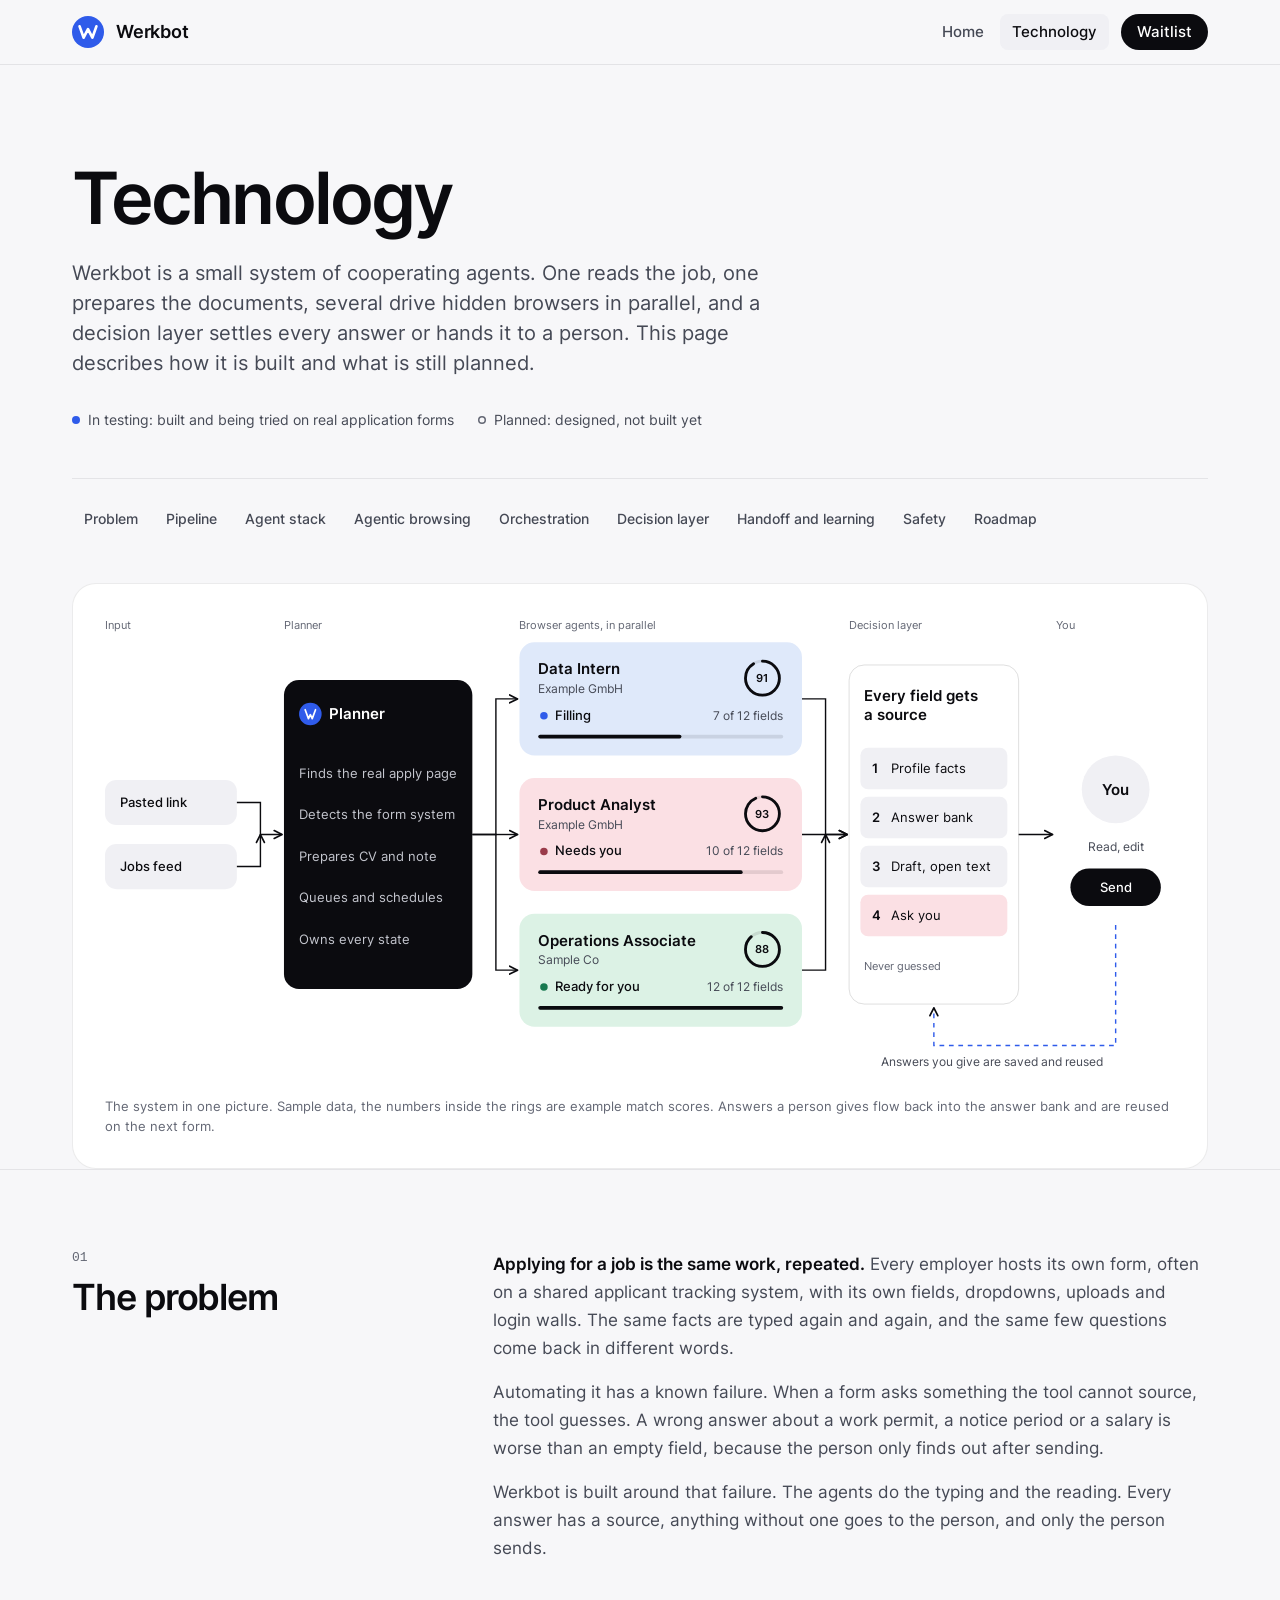
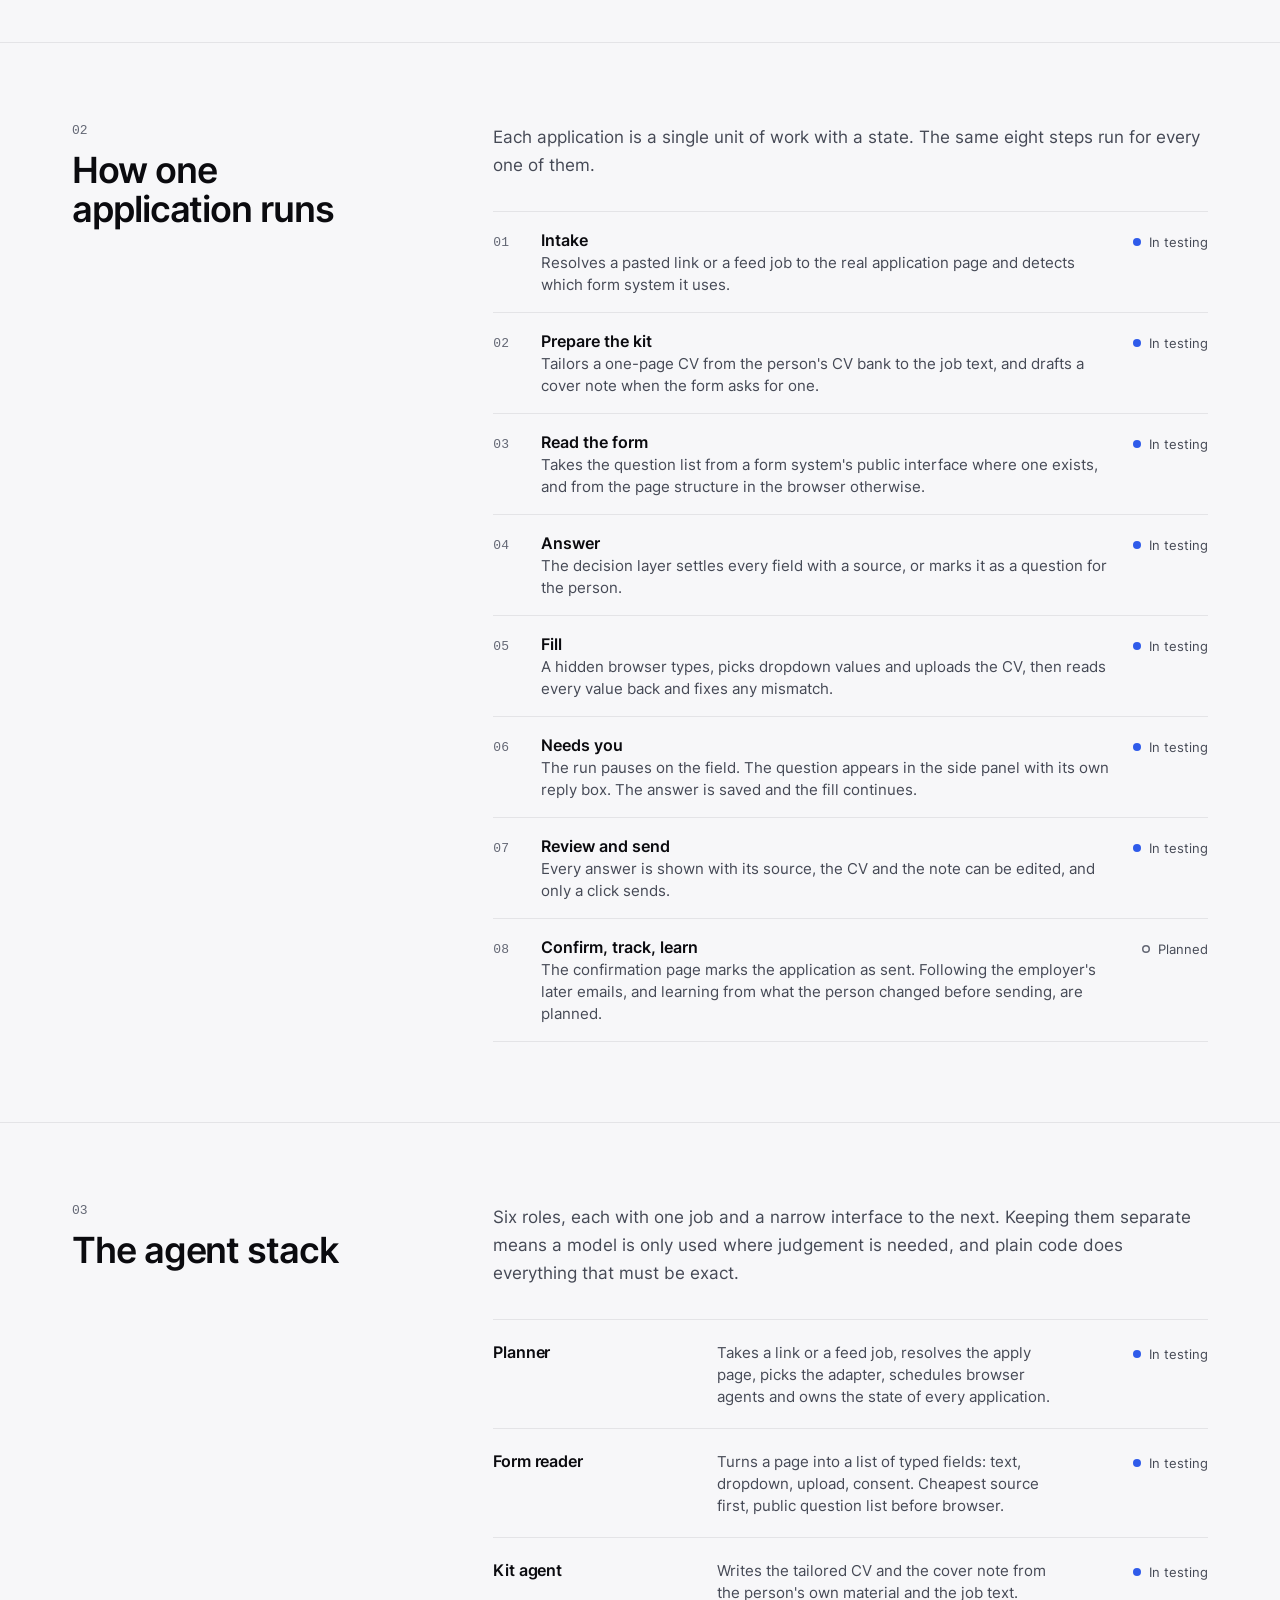
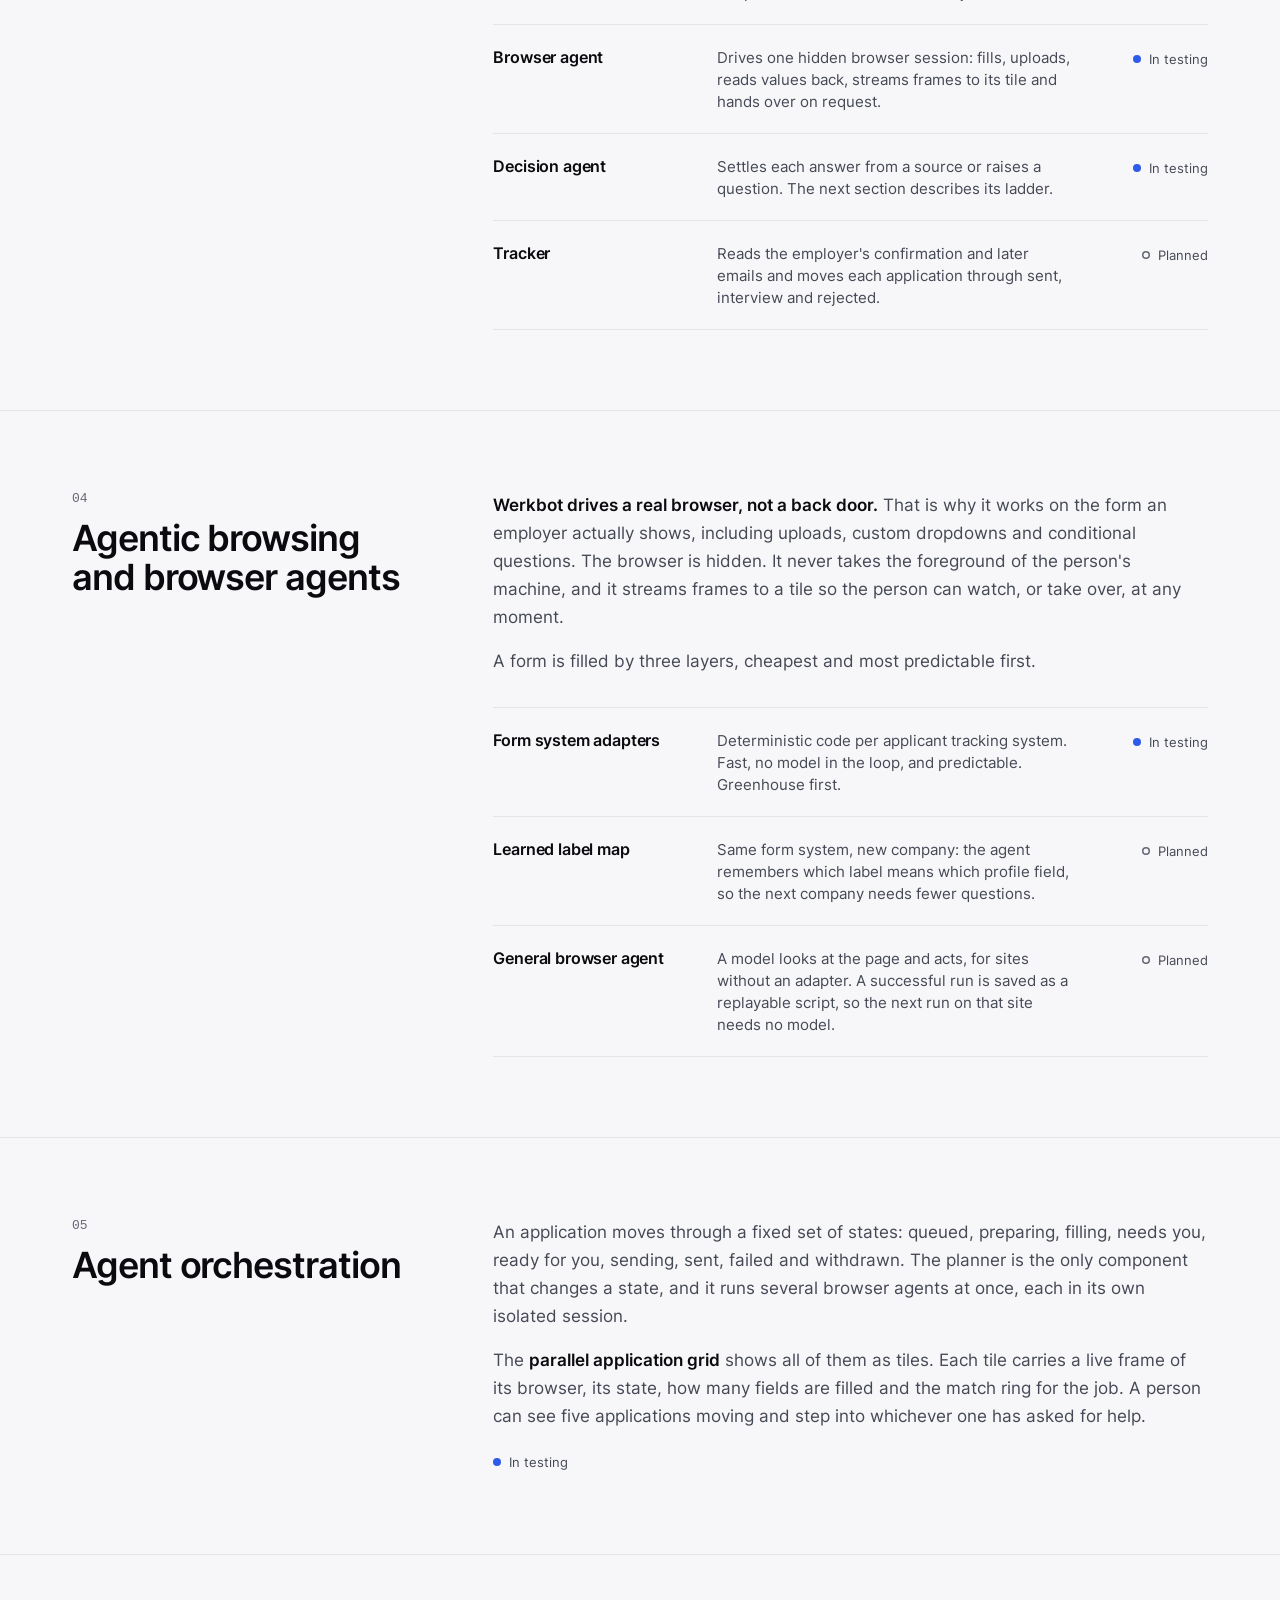
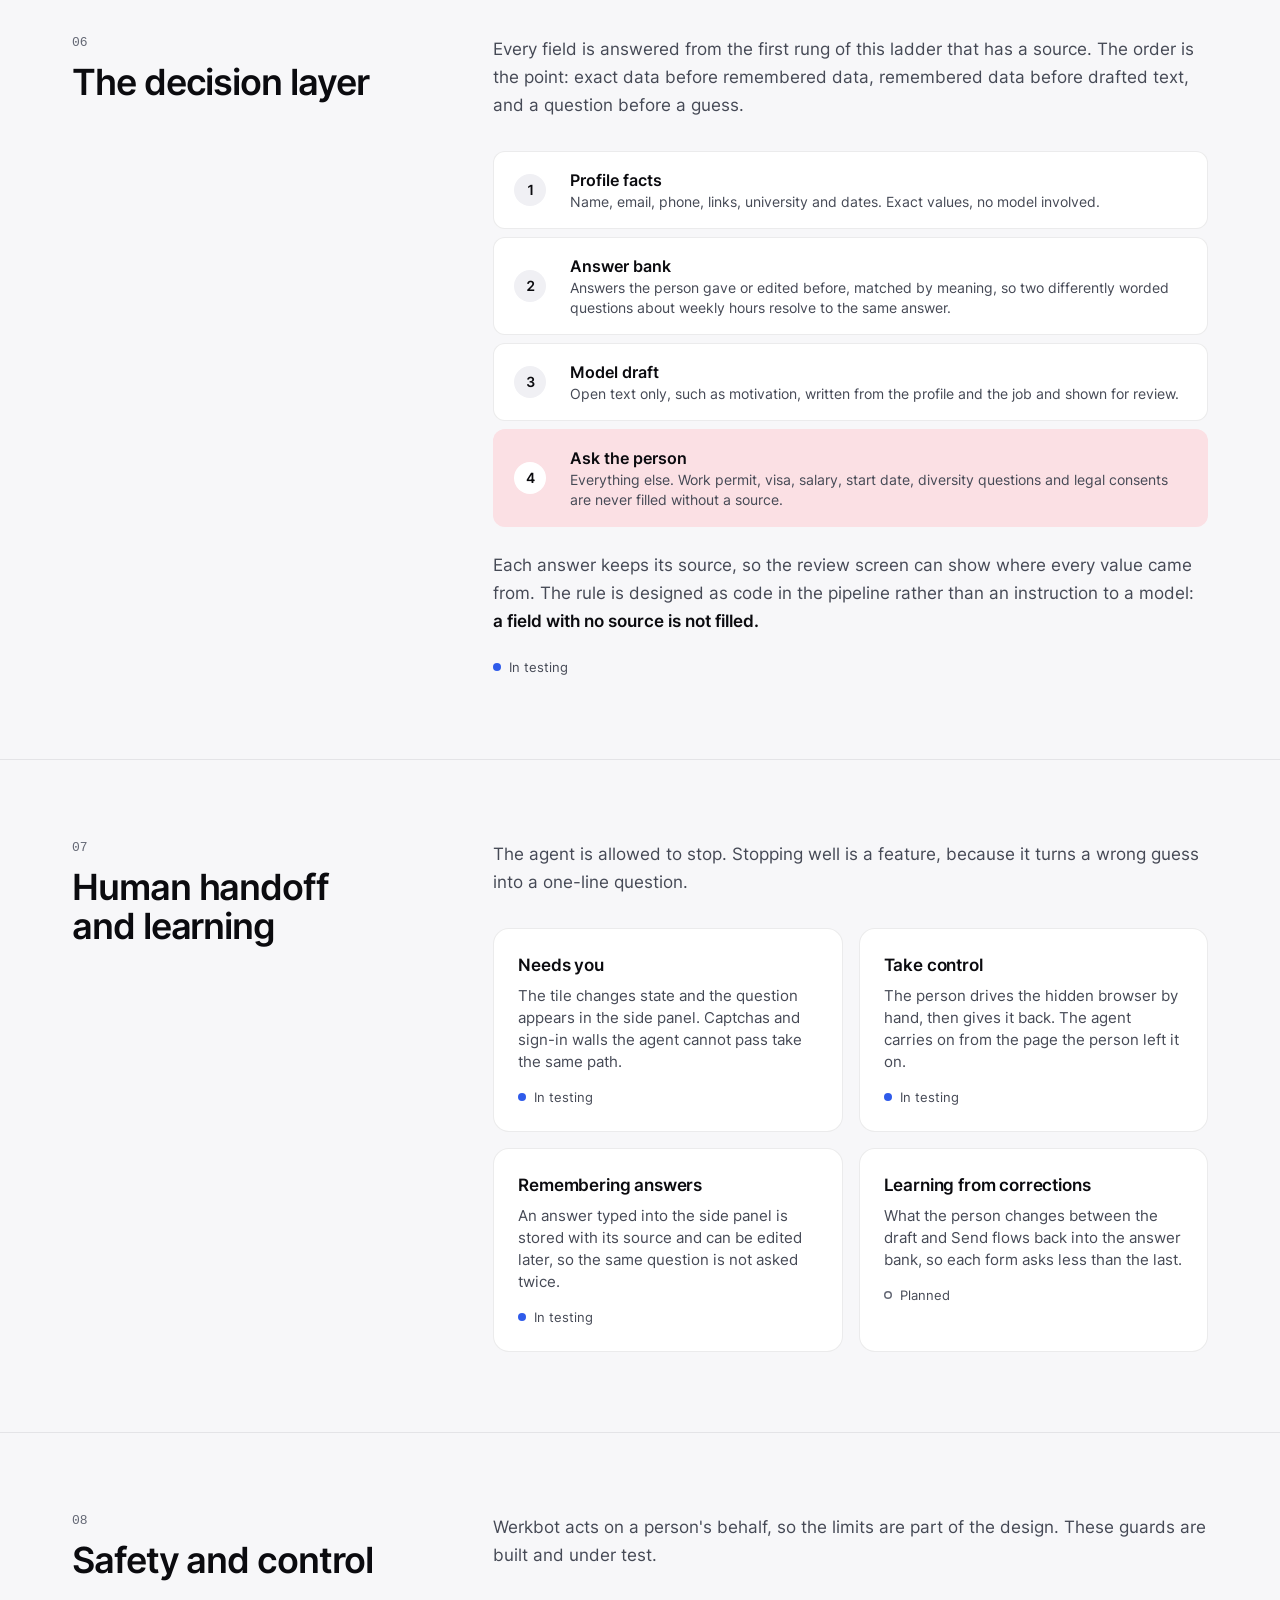
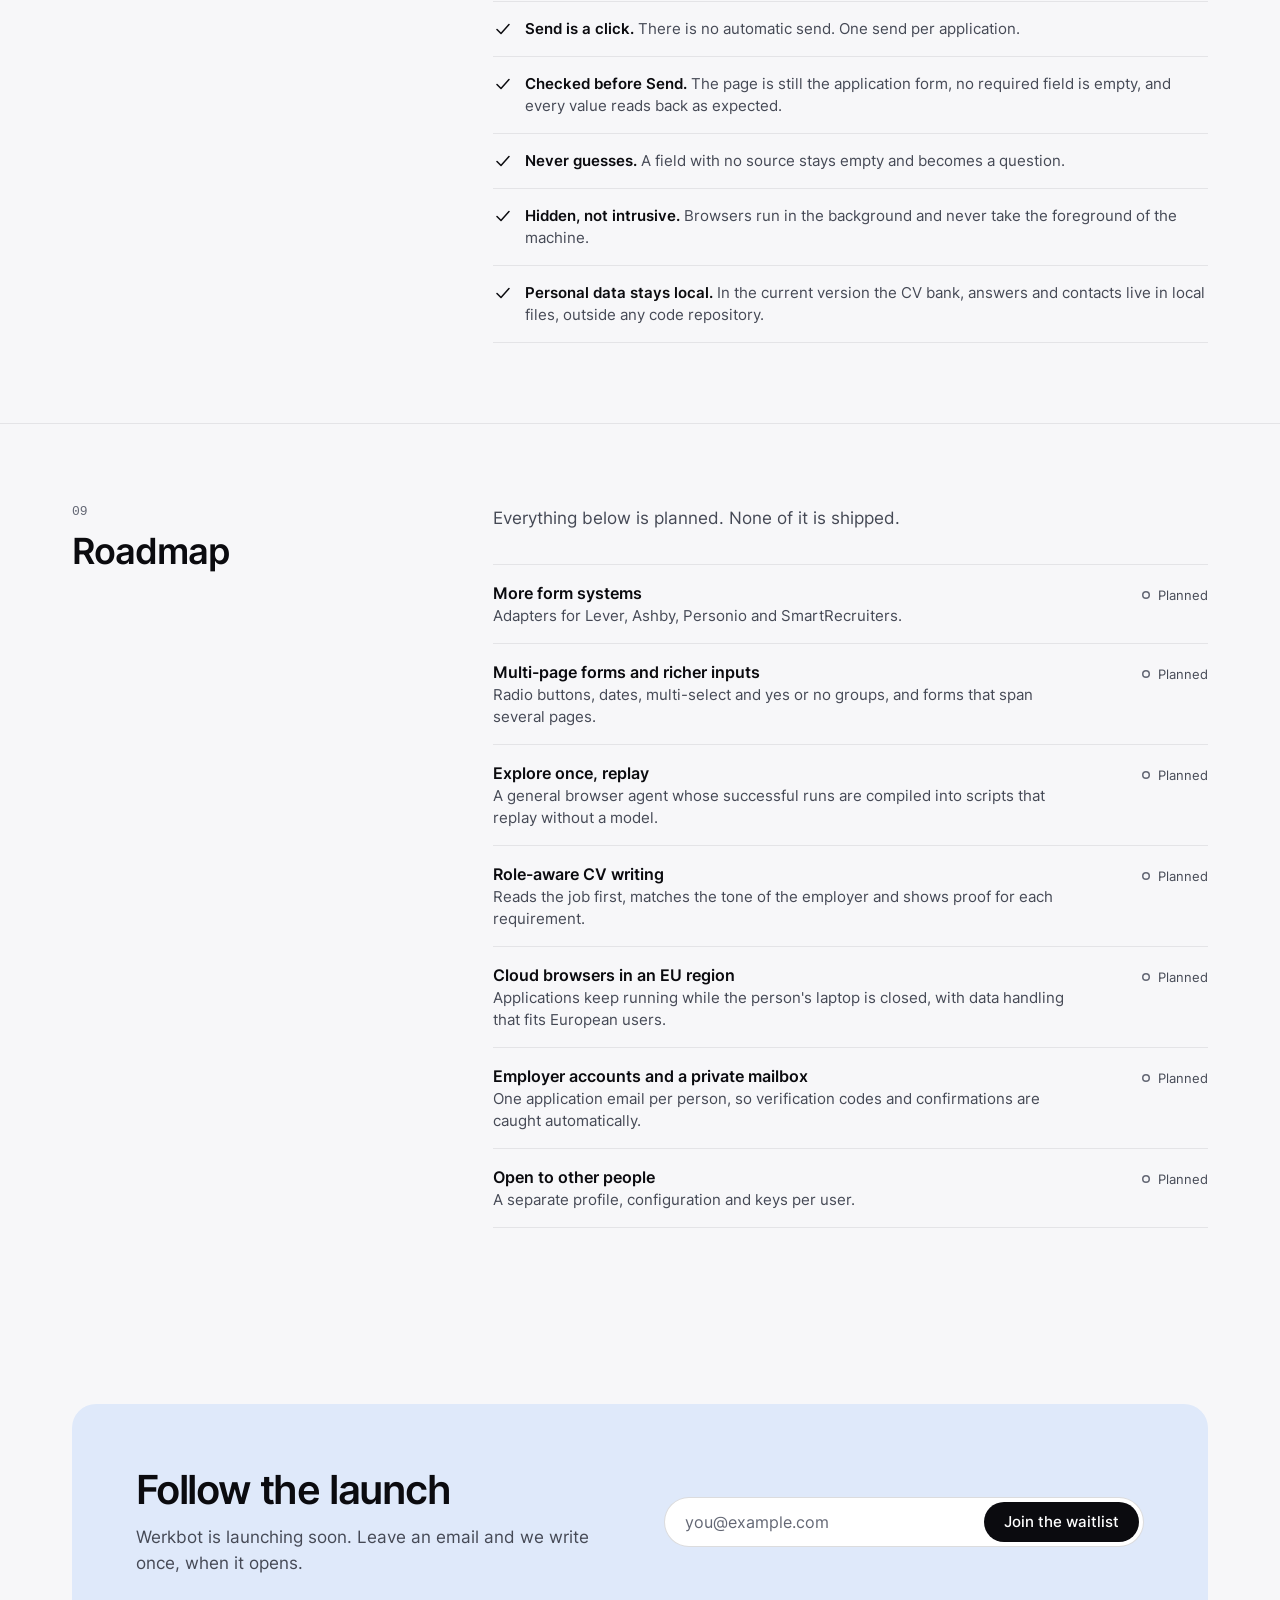
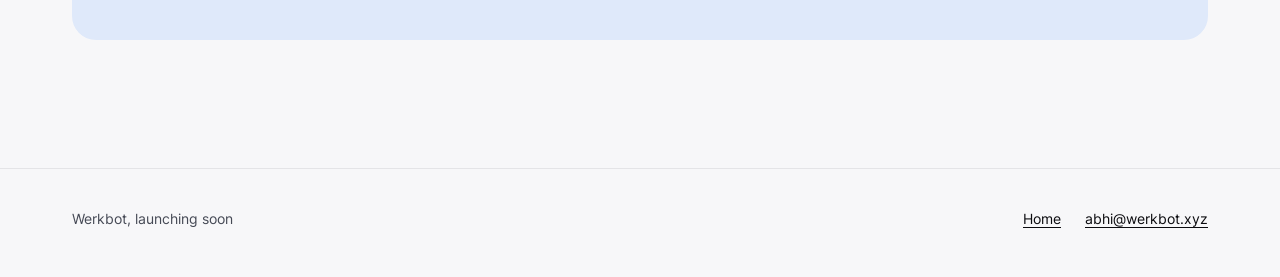
==== technology/index.html @ 3b6d26c8 "Werkbot coming soon and technology pages" ====
<!doctype html>
<html lang="en">
<head>
<meta charset="utf-8">
<meta name="viewport" content="width=device-width, initial-scale=1">
<title>Technology | Werkbot</title>
<meta name="description" content="How Werkbot works: agentic browsing, browser agents, a decision layer and orchestration, with a human at the Send button. What is in testing and what is planned.">
<link rel="canonical" href="https://werkbot.xyz/technology">
<link rel="icon" href="/assets/favicon.svg" type="image/svg+xml">
<meta name="theme-color" content="#f7f7f9">
<meta property="og:type" content="website">
<meta property="og:site_name" content="Werkbot">
<meta property="og:title" content="Technology | Werkbot">
<meta property="og:description" content="Agentic browsing, browser agents, a decision layer and orchestration, with a human at the Send button.">
<meta property="og:url" content="https://werkbot.xyz/technology">
<meta property="og:image" content="https://werkbot.xyz/assets/og.png">
<meta name="twitter:card" content="summary_large_image">
<link rel="preload" href="/assets/fonts/inter.woff2" as="font" type="font/woff2" crossorigin>
<link rel="stylesheet" href="/styles.css">
</head>
<body>
<a class="skip" href="#main">Skip to content</a>

<header class="nav">
  <div class="wrap">
    <a class="logo" href="/" aria-label="Werkbot home">
      <svg viewBox="0 0 40 40" aria-hidden="true"><circle cx="20" cy="20" r="20" fill="#2F5BEA"/><path d="M9.5 13 L14.5 27 L20 16.5 L25.5 27 L30.5 13" fill="none" stroke="#fff" stroke-width="3.4" stroke-linecap="round" stroke-linejoin="round"/></svg>
      <span class="t">Werkbot</span>
    </a>
    <nav aria-label="Main">
      <ul>
        <li><a href="/">Home</a></li>
        <li><a href="/technology" aria-current="page">Technology</a></li>
        <li><a class="pill" href="#waitlist">Waitlist</a></li>
      </ul>
    </nav>
  </div>
</header>

<main id="main">
  <div class="thead">
    <div class="wrap">
      <h1>Technology</h1>
      <p class="lead">Werkbot is a small system of cooperating agents. One reads the job, one prepares the documents, several drive hidden browsers in parallel, and a decision layer settles every answer or hands it to a person. This page describes how it is built and what is still planned.</p>
      <div class="legend">
        <span><i class="dot"></i>In testing: built and being tried on real application forms</span>
        <span><i class="dot hollow"></i>Planned: designed, not built yet</span>
      </div>
      <nav class="toc" aria-label="On this page">
        <a href="#problem">Problem</a>
        <a href="#pipeline">Pipeline</a>
        <a href="#stack">Agent stack</a>
        <a href="#browsing">Agentic browsing</a>
        <a href="#orchestration">Orchestration</a>
        <a href="#decisions">Decision layer</a>
        <a href="#handoff">Handoff and learning</a>
        <a href="#safety">Safety</a>
        <a href="#roadmap">Roadmap</a>
      </nav>
    </div>
  </div>

  <div class="wrap">
    <figure class="dia" id="orchestration" aria-labelledby="dia-cap">
      <!-- desktop -->
      <svg class="h" viewBox="0 0 1136 492" role="img" aria-label="Orchestration diagram. A pasted link or a feed job enters the planner. The planner starts several browser agents in parallel. Each agent reports to a decision layer that answers from profile facts, the answer bank or a draft, or asks the person. The person reviews and presses Send. Answers the person gives are saved and reused.">
        <defs>
          <marker id="ah" viewBox="0 0 10 10" refX="8" refY="5" markerWidth="8" markerHeight="8" orient="auto"><path d="M1 1.5 L8 5 L1 8.5" fill="none" stroke="#0b0b0f" stroke-width="1.5" stroke-linecap="round" stroke-linejoin="round"/></marker>
        </defs>
        <g font-size="12" fill="#636774">
          <text x="0" y="14">Input</text>
          <text x="190" y="14">Planner</text>
          <text x="440" y="14">Browser agents, in parallel</text>
          <text x="790" y="14">Decision layer</text>
          <text x="1010" y="14">You</text>
        </g>
        <g transform="translate(0 28)">
          <!-- input -->
          <rect x="0" y="146" width="140" height="48" rx="12" fill="#f0f0f4"/>
          <text x="16" y="175" font-size="14" font-weight="500" fill="#0b0b0f">Pasted link</text>
          <rect x="0" y="214" width="140" height="48" rx="12" fill="#f0f0f4"/>
          <text x="16" y="243" font-size="14" font-weight="500" fill="#0b0b0f">Jobs feed</text>
          <g fill="none" stroke="#0b0b0f" stroke-width="1.5" marker-end="url(#ah)">
            <path d="M140 170 H165 V204 H188"/>
            <path d="M140 238 H165 V204"/>
          </g>
          <!-- planner -->
          <rect x="190" y="40" width="200" height="328" rx="16" fill="#0b0b0f"/>
          <circle cx="218" cy="76" r="12" fill="#2F5BEA"/>
          <path d="M212.5 71.5 L216 81 L218 76.8 L220 81 L223.5 71.5" fill="none" stroke="#fff" stroke-width="1.8" stroke-linecap="round" stroke-linejoin="round"/>
          <text x="238" y="81" font-size="16" font-weight="600" fill="#fff">Planner</text>
          <g font-size="14" fill="#c4c6ce">
            <text x="206" y="144">Finds the real apply page</text>
            <text x="206" y="188">Detects the form system</text>
            <text x="206" y="232">Prepares CV and note</text>
            <text x="206" y="276">Queues and schedules</text>
            <text x="206" y="320">Owns every state</text>
          </g>
          <!-- planner to agents -->
          <g fill="none" stroke="#0b0b0f" stroke-width="1.5" marker-end="url(#ah)">
            <path d="M390 204 H415 V60 H438"/>
            <path d="M415 204 H438"/>
            <path d="M390 204 H415 V348 H438"/>
          </g>
          <!-- tile A: filling -->
          <g transform="translate(440 0)">
            <rect width="300" height="120" rx="16" fill="#dfe9fa"/>
            <text x="20" y="34" font-size="16" font-weight="600" fill="#0b0b0f">Data Intern</text>
            <text x="20" y="54" font-size="13" fill="#454955">Example GmbH</text>
            <g transform="translate(236 16)"><circle cx="22" cy="22" r="18" fill="none" stroke="rgba(11,11,15,.1)" stroke-width="3"/><circle cx="22" cy="22" r="18" fill="none" stroke="#0b0b0f" stroke-width="3" stroke-linecap="round" stroke-dasharray="102.5 113.1" transform="rotate(-90 22 22)"/><text x="22" y="26" font-size="12" font-weight="600" text-anchor="middle" fill="#0b0b0f">91</text></g>
            <circle cx="26" cy="78" r="4" fill="#2F5BEA"/>
            <text x="38" y="82" font-size="14" font-weight="500" fill="#0b0b0f">Filling</text>
            <text x="280" y="82" font-size="13" text-anchor="end" fill="#454955">7 of 12 fields</text>
            <rect x="20" y="98" width="260" height="4" rx="2" fill="rgba(11,11,15,.1)"/><rect x="20" y="98" width="152" height="4" rx="2" fill="#0b0b0f"/>
          </g>
          <!-- tile B: needs you -->
          <g transform="translate(440 144)">
            <rect width="300" height="120" rx="16" fill="#fbe0e4"/>
            <text x="20" y="34" font-size="16" font-weight="600" fill="#0b0b0f">Product Analyst</text>
            <text x="20" y="54" font-size="13" fill="#454955">Example GmbH</text>
            <g transform="translate(236 16)"><circle cx="22" cy="22" r="18" fill="none" stroke="rgba(11,11,15,.1)" stroke-width="3"/><circle cx="22" cy="22" r="18" fill="none" stroke="#0b0b0f" stroke-width="3" stroke-linecap="round" stroke-dasharray="105.1 113.1" transform="rotate(-90 22 22)"/><text x="22" y="26" font-size="12" font-weight="600" text-anchor="middle" fill="#0b0b0f">93</text></g>
            <circle cx="26" cy="78" r="4" fill="#9a3b4a"/>
            <text x="38" y="82" font-size="14" font-weight="500" fill="#0b0b0f">Needs you</text>
            <text x="280" y="82" font-size="13" text-anchor="end" fill="#454955">10 of 12 fields</text>
            <rect x="20" y="98" width="260" height="4" rx="2" fill="rgba(11,11,15,.1)"/><rect x="20" y="98" width="217" height="4" rx="2" fill="#0b0b0f"/>
          </g>
          <!-- tile C: ready -->
          <g transform="translate(440 288)">
            <rect width="300" height="120" rx="16" fill="#dcf2e5"/>
            <text x="20" y="34" font-size="16" font-weight="600" fill="#0b0b0f">Operations Associate</text>
            <text x="20" y="54" font-size="13" fill="#454955">Sample Co</text>
            <g transform="translate(236 16)"><circle cx="22" cy="22" r="18" fill="none" stroke="rgba(11,11,15,.1)" stroke-width="3"/><circle cx="22" cy="22" r="18" fill="none" stroke="#0b0b0f" stroke-width="3" stroke-linecap="round" stroke-dasharray="99.5 113.1" transform="rotate(-90 22 22)"/><text x="22" y="26" font-size="12" font-weight="600" text-anchor="middle" fill="#0b0b0f">88</text></g>
            <circle cx="26" cy="78" r="4" fill="#17794f"/>
            <text x="38" y="82" font-size="14" font-weight="500" fill="#0b0b0f">Ready for you</text>
            <text x="280" y="82" font-size="13" text-anchor="end" fill="#454955">12 of 12 fields</text>
            <rect x="20" y="98" width="260" height="4" rx="2" fill="rgba(11,11,15,.1)"/><rect x="20" y="98" width="260" height="4" rx="2" fill="#0b0b0f"/>
          </g>
          <!-- agents to decision -->
          <g fill="none" stroke="#0b0b0f" stroke-width="1.5" marker-end="url(#ah)">
            <path d="M740 60 H765 V204 H788"/>
            <path d="M740 204 H788"/>
            <path d="M740 348 H765 V204"/>
          </g>
          <!-- decision layer -->
          <rect x="790" y="24" width="180" height="360" rx="16" fill="#fff" stroke="rgba(11,11,15,.14)"/>
          <text x="806" y="62" font-size="16" font-weight="600" fill="#0b0b0f">Every field gets</text>
          <text x="806" y="82" font-size="16" font-weight="600" fill="#0b0b0f">a source</text>
          <g font-size="14" fill="#0b0b0f">
            <rect x="802" y="112" width="156" height="44" rx="8" fill="#f0f0f4"/><text x="814" y="139" font-weight="600">1</text><text x="834" y="139">Profile facts</text>
            <rect x="802" y="164" width="156" height="44" rx="8" fill="#f0f0f4"/><text x="814" y="191" font-weight="600">2</text><text x="834" y="191">Answer bank</text>
            <rect x="802" y="216" width="156" height="44" rx="8" fill="#f0f0f4"/><text x="814" y="243" font-weight="600">3</text><text x="834" y="243">Draft, open text</text>
            <rect x="802" y="268" width="156" height="44" rx="8" fill="#fbe0e4"/><text x="814" y="295" font-weight="600">4</text><text x="834" y="295">Ask you</text>
          </g>
          <text x="806" y="348" font-size="12" fill="#636774">Never guessed</text>
          <!-- to you -->
          <path d="M970 204 H1006" fill="none" stroke="#0b0b0f" stroke-width="1.5" marker-end="url(#ah)"/>
          <circle cx="1073" cy="156" r="36" fill="#f0f0f4"/>
          <text x="1073" y="162" font-size="16" font-weight="600" text-anchor="middle" fill="#0b0b0f">You</text>
          <text x="1073" y="222" font-size="13" text-anchor="middle" fill="#454955">Read, edit</text>
          <rect x="1025" y="240" width="96" height="40" rx="20" fill="#0b0b0f"/>
          <text x="1073" y="265" font-size="14" font-weight="500" text-anchor="middle" fill="#fff">Send</text>
          <!-- return loop -->
          <path d="M1073 300 V428 H880 V388" fill="none" stroke="#2F5BEA" stroke-width="1.5" stroke-dasharray="5 5" marker-end="url(#ah)"/>
          <text x="1060" y="450" font-size="13" text-anchor="end" fill="#454955">Answers you give are saved and reused</text>
        </g>
      </svg>

      <!-- phone -->
      <svg class="v" viewBox="0 0 360 920" role="img" aria-label="Orchestration diagram, vertical. A pasted link or a feed job enters the planner. The planner runs several browser agents in parallel. A decision layer answers each field from a source or asks the person. The person reads, edits and presses Send. Answers you give are saved and reused.">
        <defs>
          <marker id="ah2" viewBox="0 0 10 10" refX="8" refY="5" markerWidth="8" markerHeight="8" orient="auto"><path d="M1 1.5 L8 5 L1 8.5" fill="none" stroke="#0b0b0f" stroke-width="1.5" stroke-linecap="round" stroke-linejoin="round"/></marker>
        </defs>
        <text x="0" y="12" font-size="12" fill="#636774">Input</text>
        <rect x="0" y="24" width="170" height="44" rx="12" fill="#f0f0f4"/><text x="16" y="52" font-size="14" font-weight="500" fill="#0b0b0f">Pasted link</text>
        <rect x="190" y="24" width="170" height="44" rx="12" fill="#f0f0f4"/><text x="206" y="52" font-size="14" font-weight="500" fill="#0b0b0f">Jobs feed</text>
        <g fill="none" stroke="#0b0b0f" stroke-width="1.5" marker-end="url(#ah2)">
          <path d="M85 68 V84 H180 V100"/><path d="M275 68 V84 H180"/>
        </g>
        <rect x="0" y="104" width="360" height="148" rx="16" fill="#0b0b0f"/>
        <circle cx="28" cy="132" r="12" fill="#2F5BEA"/>
        <path d="M22.5 127.5 L26 137 L28 132.8 L30 137 L33.5 127.5" fill="none" stroke="#fff" stroke-width="1.8" stroke-linecap="round" stroke-linejoin="round"/>
        <text x="48" y="137" font-size="16" font-weight="600" fill="#fff">Planner</text>
        <g font-size="14" fill="#c4c6ce">
          <text x="16" y="168">Finds the real apply page</text>
          <text x="16" y="188">Detects the form system</text>
          <text x="16" y="208">Prepares CV and note</text>
          <text x="16" y="228">Queues, schedules, owns every state</text>
        </g>
        <path d="M180 252 V280" fill="none" stroke="#0b0b0f" stroke-width="1.5" marker-end="url(#ah2)"/>
        <text x="0" y="300" font-size="12" fill="#636774">Browser agents, in parallel</text>

        <g transform="translate(0 312)">
          <rect width="360" height="88" rx="16" fill="#dfe9fa"/>
          <text x="16" y="30" font-size="16" font-weight="600" fill="#0b0b0f">Data Intern</text>
          <text x="16" y="50" font-size="13" fill="#454955">Example GmbH</text>
          <g transform="translate(298 12)"><circle cx="22" cy="22" r="18" fill="none" stroke="rgba(11,11,15,.1)" stroke-width="3"/><circle cx="22" cy="22" r="18" fill="none" stroke="#0b0b0f" stroke-width="3" stroke-linecap="round" stroke-dasharray="102.5 113.1" transform="rotate(-90 22 22)"/><text x="22" y="26" font-size="12" font-weight="600" text-anchor="middle" fill="#0b0b0f">91</text></g>
          <circle cx="22" cy="68" r="4" fill="#2F5BEA"/><text x="34" y="72" font-size="14" font-weight="500" fill="#0b0b0f">Filling</text>
          <text x="344" y="72" font-size="13" text-anchor="end" fill="#454955">7 of 12 fields</text>
        </g>
        <g transform="translate(0 412)">
          <rect width="360" height="88" rx="16" fill="#fbe0e4"/>
          <text x="16" y="30" font-size="16" font-weight="600" fill="#0b0b0f">Product Analyst</text>
          <text x="16" y="50" font-size="13" fill="#454955">Example GmbH</text>
          <g transform="translate(298 12)"><circle cx="22" cy="22" r="18" fill="none" stroke="rgba(11,11,15,.1)" stroke-width="3"/><circle cx="22" cy="22" r="18" fill="none" stroke="#0b0b0f" stroke-width="3" stroke-linecap="round" stroke-dasharray="105.1 113.1" transform="rotate(-90 22 22)"/><text x="22" y="26" font-size="12" font-weight="600" text-anchor="middle" fill="#0b0b0f">93</text></g>
          <circle cx="22" cy="68" r="4" fill="#9a3b4a"/><text x="34" y="72" font-size="14" font-weight="500" fill="#0b0b0f">Needs you</text>
          <text x="344" y="72" font-size="13" text-anchor="end" fill="#454955">10 of 12 fields</text>
        </g>
        <g transform="translate(0 512)">
          <rect width="360" height="88" rx="16" fill="#dcf2e5"/>
          <text x="16" y="30" font-size="16" font-weight="600" fill="#0b0b0f">Operations Associate</text>
          <text x="16" y="50" font-size="13" fill="#454955">Sample Co</text>
          <g transform="translate(298 12)"><circle cx="22" cy="22" r="18" fill="none" stroke="rgba(11,11,15,.1)" stroke-width="3"/><circle cx="22" cy="22" r="18" fill="none" stroke="#0b0b0f" stroke-width="3" stroke-linecap="round" stroke-dasharray="99.5 113.1" transform="rotate(-90 22 22)"/><text x="22" y="26" font-size="12" font-weight="600" text-anchor="middle" fill="#0b0b0f">88</text></g>
          <circle cx="22" cy="68" r="4" fill="#17794f"/><text x="34" y="72" font-size="14" font-weight="500" fill="#0b0b0f">Ready for you</text>
          <text x="344" y="72" font-size="13" text-anchor="end" fill="#454955">12 of 12 fields</text>
        </g>
        <path d="M180 600 V628" fill="none" stroke="#0b0b0f" stroke-width="1.5" marker-end="url(#ah2)"/>
        <rect x="0" y="632" width="360" height="196" rx="16" fill="#fff" stroke="rgba(11,11,15,.14)"/>
        <text x="16" y="660" font-size="16" font-weight="600" fill="#0b0b0f">Decision layer: every field gets a source</text>
        <g font-size="14" fill="#0b0b0f">
          <rect x="12" y="676" width="336" height="32" rx="8" fill="#f0f0f4"/><text x="24" y="697" font-weight="600">1</text><text x="44" y="697">Profile facts</text>
          <rect x="12" y="714" width="336" height="32" rx="8" fill="#f0f0f4"/><text x="24" y="735" font-weight="600">2</text><text x="44" y="735">Answer bank</text>
          <rect x="12" y="752" width="336" height="32" rx="8" fill="#f0f0f4"/><text x="24" y="773" font-weight="600">3</text><text x="44" y="773">Draft, open text only</text>
          <rect x="12" y="790" width="336" height="32" rx="8" fill="#fbe0e4"/><text x="24" y="811" font-weight="600">4</text><text x="44" y="811">Ask you, never guessed</text>
        </g>
        <path d="M180 828 V852" fill="none" stroke="#0b0b0f" stroke-width="1.5" marker-end="url(#ah2)"/>
        <circle cx="32" cy="884" r="28" fill="#f0f0f4"/><text x="32" y="890" font-size="15" font-weight="600" text-anchor="middle" fill="#0b0b0f">You</text>
        <text x="76" y="889" font-size="14" fill="#454955">Read, edit, then</text>
        <rect x="244" y="864" width="116" height="40" rx="20" fill="#0b0b0f"/><text x="302" y="889" font-size="14" font-weight="500" text-anchor="middle" fill="#fff">Send</text>
      </svg>
      <figcaption class="dia-cap" id="dia-cap">The system in one picture. Sample data, the numbers inside the rings are example match scores. Answers a person gives flow back into the answer bank and are reused on the next form.</figcaption>
    </figure>
  </div>

  <section class="sec" id="problem">
    <div class="wrap grid">
      <div><p class="num">01</p><h2>The problem</h2></div>
      <div class="prose">
        <p><strong>Applying for a job is the same work, repeated.</strong> Every employer hosts its own form, often on a shared applicant tracking system, with its own fields, dropdowns, uploads and login walls. The same facts are typed again and again, and the same few questions come back in different words.</p>
        <p>Automating it has a known failure. When a form asks something the tool cannot source, the tool guesses. A wrong answer about a work permit, a notice period or a salary is worse than an empty field, because the person only finds out after sending.</p>
        <p>Werkbot is built around that failure. The agents do the typing and the reading. Every answer has a source, anything without one goes to the person, and only the person sends.</p>
      </div>
    </div>
  </section>

  <section class="sec" id="pipeline">
    <div class="wrap grid">
      <div><p class="num">02</p><h2>How one application runs</h2></div>
      <div class="prose">
        <p>Each application is a single unit of work with a state. The same eight steps run for every one of them.</p>
        <ol class="pipe">
          <li><div><b>Intake</b><span class="d">Resolves a pasted link or a feed job to the real application page and detects which form system it uses.</span></div><span class="tag"><i class="dot"></i>In testing</span></li>
          <li><div><b>Prepare the kit</b><span class="d">Tailors a one-page CV from the person's CV bank to the job text, and drafts a cover note when the form asks for one.</span></div><span class="tag"><i class="dot"></i>In testing</span></li>
          <li><div><b>Read the form</b><span class="d">Takes the question list from a form system's public interface where one exists, and from the page structure in the browser otherwise.</span></div><span class="tag"><i class="dot"></i>In testing</span></li>
          <li><div><b>Answer</b><span class="d">The decision layer settles every field with a source, or marks it as a question for the person.</span></div><span class="tag"><i class="dot"></i>In testing</span></li>
          <li><div><b>Fill</b><span class="d">A hidden browser types, picks dropdown values and uploads the CV, then reads every value back and fixes any mismatch.</span></div><span class="tag"><i class="dot"></i>In testing</span></li>
          <li><div><b>Needs you</b><span class="d">The run pauses on the field. The question appears in the side panel with its own reply box. The answer is saved and the fill continues.</span></div><span class="tag"><i class="dot"></i>In testing</span></li>
          <li><div><b>Review and send</b><span class="d">Every answer is shown with its source, the CV and the note can be edited, and only a click sends.</span></div><span class="tag"><i class="dot"></i>In testing</span></li>
          <li><div><b>Confirm, track, learn</b><span class="d">The confirmation page marks the application as sent. Following the employer's later emails, and learning from what the person changed before sending, are planned.</span></div><span class="tag"><i class="dot hollow"></i>Planned</span></li>
        </ol>
      </div>
    </div>
  </section>

  <section class="sec" id="stack">
    <div class="wrap grid">
      <div><p class="num">03</p><h2>The agent stack</h2></div>
      <div class="prose">
        <p>Six roles, each with one job and a narrow interface to the next. Keeping them separate means a model is only used where judgement is needed, and plain code does everything that must be exact.</p>
        <div class="rows">
          <div class="row"><h3>Planner</h3><p>Takes a link or a feed job, resolves the apply page, picks the adapter, schedules browser agents and owns the state of every application.</p><span class="tag"><i class="dot"></i>In testing</span></div>
          <div class="row"><h3>Form reader</h3><p>Turns a page into a list of typed fields: text, dropdown, upload, consent. Cheapest source first, public question list before browser.</p><span class="tag"><i class="dot"></i>In testing</span></div>
          <div class="row"><h3>Kit agent</h3><p>Writes the tailored CV and the cover note from the person's own material and the job text.</p><span class="tag"><i class="dot"></i>In testing</span></div>
          <div class="row"><h3>Browser agent</h3><p>Drives one hidden browser session: fills, uploads, reads values back, streams frames to its tile and hands over on request.</p><span class="tag"><i class="dot"></i>In testing</span></div>
          <div class="row"><h3>Decision agent</h3><p>Settles each answer from a source or raises a question. The next section describes its ladder.</p><span class="tag"><i class="dot"></i>In testing</span></div>
          <div class="row"><h3>Tracker</h3><p>Reads the employer's confirmation and later emails and moves each application through sent, interview and rejected.</p><span class="tag"><i class="dot hollow"></i>Planned</span></div>
        </div>
      </div>
    </div>
  </section>

  <section class="sec" id="browsing">
    <div class="wrap grid">
      <div><p class="num">04</p><h2>Agentic browsing and browser agents</h2></div>
      <div class="prose">
        <p><strong>Werkbot drives a real browser, not a back door.</strong> That is why it works on the form an employer actually shows, including uploads, custom dropdowns and conditional questions. The browser is hidden. It never takes the foreground of the person's machine, and it streams frames to a tile so the person can watch, or take over, at any moment.</p>
        <p>A form is filled by three layers, cheapest and most predictable first.</p>
        <div class="rows">
          <div class="row"><h3>Form system adapters</h3><p>Deterministic code per applicant tracking system. Fast, no model in the loop, and predictable. Greenhouse first.</p><span class="tag"><i class="dot"></i>In testing</span></div>
          <div class="row"><h3>Learned label map</h3><p>Same form system, new company: the agent remembers which label means which profile field, so the next company needs fewer questions.</p><span class="tag"><i class="dot hollow"></i>Planned</span></div>
          <div class="row"><h3>General browser agent</h3><p>A model looks at the page and acts, for sites without an adapter. A successful run is saved as a replayable script, so the next run on that site needs no model.</p><span class="tag"><i class="dot hollow"></i>Planned</span></div>
        </div>
      </div>
    </div>
  </section>

  <section class="sec" id="orchestration-text">
    <div class="wrap grid">
      <div><p class="num">05</p><h2>Agent orchestration</h2></div>
      <div class="prose">
        <p>An application moves through a fixed set of states: queued, preparing, filling, needs you, ready for you, sending, sent, failed and withdrawn. The planner is the only component that changes a state, and it runs several browser agents at once, each in its own isolated session.</p>
        <p>The <strong>parallel application grid</strong> shows all of them as tiles. Each tile carries a live frame of its browser, its state, how many fields are filled and the match ring for the job. A person can see five applications moving and step into whichever one has asked for help.</p>
        <p style="margin-top:16px"><span class="tag"><i class="dot"></i>In testing</span></p>
      </div>
    </div>
  </section>

  <section class="sec" id="decisions">
    <div class="wrap grid">
      <div><p class="num">06</p><h2>The decision layer</h2></div>
      <div class="prose">
        <p>Every field is answered from the first rung of this ladder that has a source. The order is the point: exact data before remembered data, remembered data before drafted text, and a question before a guess.</p>
        <ol class="ladder">
          <li><div><b>Profile facts</b><span>Name, email, phone, links, university and dates. Exact values, no model involved.</span></div></li>
          <li><div><b>Answer bank</b><span>Answers the person gave or edited before, matched by meaning, so two differently worded questions about weekly hours resolve to the same answer.</span></div></li>
          <li><div><b>Model draft</b><span>Open text only, such as motivation, written from the profile and the job and shown for review.</span></div></li>
          <li class="last"><div><b>Ask the person</b><span>Everything else. Work permit, visa, salary, start date, diversity questions and legal consents are never filled without a source.</span></div></li>
        </ol>
        <p class="never">Each answer keeps its source, so the review screen can show where every value came from. The rule is designed as code in the pipeline rather than an instruction to a model: <b>a field with no source is not filled.</b></p>
        <p style="margin-top:16px"><span class="tag"><i class="dot"></i>In testing</span></p>
      </div>
    </div>
  </section>

  <section class="sec" id="handoff">
    <div class="wrap grid">
      <div><p class="num">07</p><h2>Human handoff and learning</h2></div>
      <div class="prose">
        <p>The agent is allowed to stop. Stopping well is a feature, because it turns a wrong guess into a one-line question.</p>
        <div class="cols">
          <div class="mini"><h3>Needs you</h3><p>The tile changes state and the question appears in the side panel. Captchas and sign-in walls the agent cannot pass take the same path.</p><span class="tag"><i class="dot"></i>In testing</span></div>
          <div class="mini"><h3>Take control</h3><p>The person drives the hidden browser by hand, then gives it back. The agent carries on from the page the person left it on.</p><span class="tag"><i class="dot"></i>In testing</span></div>
          <div class="mini"><h3>Remembering answers</h3><p>An answer typed into the side panel is stored with its source and can be edited later, so the same question is not asked twice.</p><span class="tag"><i class="dot"></i>In testing</span></div>
          <div class="mini"><h3>Learning from corrections</h3><p>What the person changes between the draft and Send flows back into the answer bank, so each form asks less than the last.</p><span class="tag"><i class="dot hollow"></i>Planned</span></div>
        </div>
      </div>
    </div>
  </section>

  <section class="sec" id="safety">
    <div class="wrap grid">
      <div><p class="num">08</p><h2>Safety and control</h2></div>
      <div class="prose">
        <p>Werkbot acts on a person's behalf, so the limits are part of the design. These guards are built and under test.</p>
        <ul class="guards">
          <li><svg viewBox="0 0 20 20" aria-hidden="true"><path d="M4 10.5l4 4 8-9"/></svg><span><b>Send is a click.</b> There is no automatic send. One send per application.</span></li>
          <li><svg viewBox="0 0 20 20" aria-hidden="true"><path d="M4 10.5l4 4 8-9"/></svg><span><b>Checked before Send.</b> The page is still the application form, no required field is empty, and every value reads back as expected.</span></li>
          <li><svg viewBox="0 0 20 20" aria-hidden="true"><path d="M4 10.5l4 4 8-9"/></svg><span><b>Never guesses.</b> A field with no source stays empty and becomes a question.</span></li>
          <li><svg viewBox="0 0 20 20" aria-hidden="true"><path d="M4 10.5l4 4 8-9"/></svg><span><b>Hidden, not intrusive.</b> Browsers run in the background and never take the foreground of the machine.</span></li>
          <li><svg viewBox="0 0 20 20" aria-hidden="true"><path d="M4 10.5l4 4 8-9"/></svg><span><b>Personal data stays local.</b> In the current version the CV bank, answers and contacts live in local files, outside any code repository.</span></li>
        </ul>
      </div>
    </div>
  </section>

  <section class="sec" id="roadmap">
    <div class="wrap grid">
      <div><p class="num">09</p><h2>Roadmap</h2></div>
      <div class="prose">
        <p>Everything below is planned. None of it is shipped.</p>
        <ul class="road">
          <li><div><b>More form systems</b><span class="d">Adapters for Lever, Ashby, Personio and SmartRecruiters.</span></div><span class="tag"><i class="dot hollow"></i>Planned</span></li>
          <li><div><b>Multi-page forms and richer inputs</b><span class="d">Radio buttons, dates, multi-select and yes or no groups, and forms that span several pages.</span></div><span class="tag"><i class="dot hollow"></i>Planned</span></li>
          <li><div><b>Explore once, replay</b><span class="d">A general browser agent whose successful runs are compiled into scripts that replay without a model.</span></div><span class="tag"><i class="dot hollow"></i>Planned</span></li>
          <li><div><b>Role-aware CV writing</b><span class="d">Reads the job first, matches the tone of the employer and shows proof for each requirement.</span></div><span class="tag"><i class="dot hollow"></i>Planned</span></li>
          <li><div><b>Cloud browsers in an EU region</b><span class="d">Applications keep running while the person's laptop is closed, with data handling that fits European users.</span></div><span class="tag"><i class="dot hollow"></i>Planned</span></li>
          <li><div><b>Employer accounts and a private mailbox</b><span class="d">One application email per person, so verification codes and confirmations are caught automatically.</span></div><span class="tag"><i class="dot hollow"></i>Planned</span></li>
          <li><div><b>Open to other people</b><span class="d">A separate profile, configuration and keys per user.</span></div><span class="tag"><i class="dot hollow"></i>Planned</span></li>
        </ul>
      </div>
    </div>
  </section>

  <section class="cta">
    <div class="wrap">
      <div class="box">
        <div><h2>Follow the launch</h2><p>Werkbot is launching soon. Leave an email and we write once, when it opens.</p></div>
        <div id="waitlist">
          <form class="waitlist" action="mailto:abhi@werkbot.xyz?subject=Werkbot%20waitlist" method="post" enctype="text/plain" novalidate>
            <label for="wl-email" class="sr">Email address</label>
            <input id="wl-email" type="email" name="email" placeholder="you@example.com" autocomplete="email" required><input class="hp" type="text" name="website" tabindex="-1" autocomplete="off" aria-hidden="true">
            <button class="btn" type="submit">Join the waitlist</button>
          </form>
          <p class="wl-msg" role="status" aria-live="polite"></p>
        </div>
      </div>
    </div>
  </section>
</main>

<footer>
  <div class="wrap">
    <span>Werkbot, launching soon</span>
    <div class="links">
      <a href="/">Home</a>
      <a href="mailto:abhi@werkbot.xyz">abhi@werkbot.xyz</a>
    </div>
  </div>
</footer>
<script src="/assets/waitlist.js" defer></script>
</body>
</html>
---- styles.css ----
/* Werkbot landing. Direction in DESIGN.md. Spacing on a 4px grid. */
@font-face{font-family:"Inter";src:url(/assets/fonts/inter.woff2) format("woff2");font-weight:100 900;font-display:swap}

:root{
  --accent:#2F5BEA;--accent-ink:#1F43B8;--accent-soft:#EEF2FE;
  --ink:#0b0b0f;--ink-2:#454955;--ink-3:#636774;
  --bg:#f7f7f9;--card:#fff;--raised:#f0f0f4;
  --line:rgba(11,11,15,.08);--line-2:rgba(11,11,15,.14);
  --yellow:#f6edc9;--green:#dcf2e5;--pink:#fbe0e4;--blue:#dfe9fa;
  --ok:#17794f;--warn:#9a3b4a;
  --ease:cubic-bezier(.22,1,.36,1);
  --font:"Inter",-apple-system,BlinkMacSystemFont,"Helvetica Neue",Arial,sans-serif;
  --mono:ui-monospace,"SF Mono",Menlo,Consolas,monospace;
  --pad:32px;
}
*{box-sizing:border-box;margin:0;padding:0}
html{scroll-behavior:smooth;-webkit-text-size-adjust:100%}
body{font-family:var(--font);font-size:16px;line-height:24px;color:var(--ink);background:var(--bg);-webkit-font-smoothing:antialiased;font-feature-settings:"cv11","ss01"}
img,svg{display:block;max-width:100%}
a{color:inherit}
button,input{font:inherit;color:inherit}
:focus-visible{outline:2px solid var(--accent);outline-offset:3px;border-radius:6px}
.skip{position:absolute;left:16px;top:-64px;background:var(--ink);color:#fff;padding:8px 16px;border-radius:8px;z-index:20;text-decoration:none;transition:top .16s var(--ease)}
.skip:focus{top:12px}
.wrap{max-width:1200px;margin:0 auto;padding:0 var(--pad)}
.sr{position:absolute;width:1px;height:1px;overflow:hidden;clip:rect(0 0 0 0);white-space:nowrap}
.tnum{font-variant-numeric:tabular-nums}
.mono{font-family:var(--mono)}

/* ---------- nav ---------- */
.nav{position:sticky;top:0;z-index:10;background:rgba(247,247,249,.92);border-bottom:1px solid var(--line);backdrop-filter:none}
.nav .wrap{display:flex;align-items:center;justify-content:space-between;height:64px}
.logo{display:flex;align-items:center;gap:12px;text-decoration:none;font-size:18px;line-height:1;font-weight:600;letter-spacing:-.01em}
.logo svg{width:32px;height:32px}
.nav ul{display:flex;align-items:center;gap:4px;list-style:none}
.nav ul a{display:inline-flex;align-items:center;height:36px;padding:0 12px;border-radius:8px;text-decoration:none;font-size:15px;font-weight:500;color:var(--ink-2);transition:color .16s var(--ease),background-color .16s var(--ease)}
.nav ul a:hover{color:var(--ink);background:var(--raised)}
.nav ul a[aria-current="page"]{color:var(--ink);background:var(--raised)}
.nav ul a.pill{background:var(--ink);color:#fff;margin-left:8px;padding:0 16px;border-radius:999px}
.nav ul a.pill:hover{background:#26262d}

/* ---------- buttons, form ---------- */
.btn{display:inline-flex;align-items:center;justify-content:center;gap:8px;height:48px;padding:0 24px;border-radius:999px;border:0;background:var(--ink);color:#fff;font-size:16px;font-weight:500;cursor:pointer;text-decoration:none;white-space:nowrap;transition:background-color .16s var(--ease),transform .16s var(--ease)}
.btn:hover{background:#26262d}
.btn:active{transform:scale(.98)}
.btn[disabled]{opacity:.6;cursor:default}
.link{font-weight:500;text-decoration:none;color:var(--accent-ink);border-bottom:1px solid rgba(31,67,184,.3);transition:border-color .16s var(--ease)}
.link:hover{border-color:var(--accent-ink)}
.waitlist{display:flex;gap:8px;padding:4px;background:var(--card);border:1px solid var(--line-2);border-radius:999px;max-width:480px;transition:border-color .16s var(--ease)}
.waitlist:focus-within{border-color:var(--accent);box-shadow:0 0 0 3px var(--accent-soft)}
.waitlist input{flex:1;min-width:0;height:40px;padding:0 0 0 16px;border:0;outline:0;background:none;font-size:16px}
.waitlist input::placeholder{color:var(--ink-3)}
.waitlist .btn{height:40px;padding:0 20px;font-size:15px}
.wl-msg:empty{display:none}
.wl-msg{margin-top:12px;font-size:14px;line-height:20px;color:var(--ink-2)}
.wl-msg.ok{color:var(--ok)}
.wl-msg.err{color:var(--warn)}
.fine{font-size:14px;line-height:20px;color:var(--ink-3)}

/* ---------- status ---------- */
.status{display:inline-flex;align-items:center;gap:8px;height:32px;padding:0 12px;border-radius:999px;background:var(--card);border:1px solid var(--line);font-size:14px;font-weight:500}
.dot{width:8px;height:8px;border-radius:50%;background:var(--accent);flex:none}
.dot.hollow{background:none;box-shadow:inset 0 0 0 1.5px var(--ink-3)}

/* ---------- hero (landing) ---------- */
.hero{min-height:calc(100vh - 65px);display:flex;align-items:center;padding:48px 0 64px}
.hero .wrap{display:grid;grid-template-columns:minmax(0,5fr) minmax(0,6fr);gap:64px;align-items:center;width:100%}
.hero h1{font-size:68px;line-height:1.04;font-weight:600;letter-spacing:-.035em;margin:24px 0 20px}
.hero .sub{font-size:20px;line-height:30px;color:var(--ink-2);max-width:34rem;margin-bottom:32px}
.hero .after{display:flex;gap:16px;align-items:center;margin-top:20px;flex-wrap:wrap}

/* ---------- ring (signature) ---------- */
.ring{position:relative;width:56px;height:56px;flex:none;display:grid;place-items:center;text-align:center;font-size:15px;line-height:1;font-weight:600;font-variant-numeric:tabular-nums;letter-spacing:-.01em}
.ring svg{position:absolute;inset:0;width:100%;height:100%}
.ring .trk{fill:none;stroke:rgba(11,11,15,.1);stroke-width:3}
.ring .arc{fill:none;stroke:var(--ink);stroke-width:3;stroke-linecap:round}
.ring small{display:block;font-size:11px;font-weight:400;color:var(--ink-2);margin-top:2px;letter-spacing:0}
.ring.sm{width:44px;height:44px;font-size:12px}
.ring.sm small{display:none}

/* ---------- moment 1: the form on the desk ---------- */
.desk{position:relative}
.win{background:var(--card);border:1px solid var(--line-2);border-radius:20px;box-shadow:0 8px 24px rgba(0,0,0,.06);overflow:hidden}
.win-bar{display:flex;align-items:center;gap:16px;height:48px;padding:0 16px;border-bottom:1px solid var(--line);background:var(--bg)}
.win-dots{display:flex;gap:6px}
.win-dots i{width:10px;height:10px;border-radius:50%;background:var(--line-2)}
.win-url{flex:1;height:28px;border-radius:8px;background:var(--card);border:1px solid var(--line);display:flex;align-items:center;padding:0 12px;font-size:12px;color:var(--ink-3);font-family:var(--mono);min-width:0;overflow:hidden;white-space:nowrap}
.win-live{display:flex;align-items:center;gap:6px;font-size:12px;color:var(--ink-2);white-space:nowrap}
.win-body{padding:16px}
.jobcard{display:flex;align-items:center;justify-content:space-between;gap:16px;background:var(--yellow);border-radius:12px;padding:16px 20px}
.jobcard .loc{font-size:13px;line-height:20px;color:var(--ink-2)}
.jobcard h3{font-size:20px;line-height:24px;font-weight:600;letter-spacing:-.02em;margin:2px 0 4px}
.jobcard .co{font-size:13px;line-height:20px;color:var(--ink-2)}
.form{display:grid;grid-template-columns:1fr 1fr;gap:16px;padding:20px 8px 8px}
.field label{display:block;font-size:12px;line-height:16px;color:var(--ink-3);margin-bottom:4px}
.field .box{display:flex;align-items:center;justify-content:space-between;gap:8px;height:40px;padding:0 12px;border:1px solid var(--line-2);border-radius:8px;font-size:14px;background:var(--card);white-space:nowrap;overflow:hidden}
.field .box span{overflow:hidden;text-overflow:ellipsis}
.field .box svg{width:16px;height:16px;flex:none;stroke:var(--ok);fill:none;stroke-width:1.75;stroke-linecap:round;stroke-linejoin:round}
.field.wide{grid-column:1/-1}
.field.ask .box{border-color:var(--accent);box-shadow:0 0 0 3px var(--accent-soft);color:var(--ink-3)}
.ask-note{display:flex;gap:12px;align-items:flex-start;margin-top:8px;padding:12px 16px;background:var(--pink);border-radius:12px;font-size:14px;line-height:20px}
.ask-note b{font-weight:600}
.ask-note .tag{font-size:12px;line-height:16px;font-weight:600;color:var(--warn);white-space:nowrap;padding-top:2px}
.win-foot{display:flex;align-items:center;gap:16px;padding:16px;border-top:1px solid var(--line);margin-top:8px}
.prog{flex:1}
.prog .t{display:flex;justify-content:space-between;font-size:13px;line-height:20px;color:var(--ink-2);margin-bottom:4px}
.bar{height:4px;border-radius:2px;background:var(--raised);overflow:hidden}
.bar i{display:block;height:100%;width:100%;background:var(--accent);transform-origin:left;transform:scaleX(.83)}
.send{display:inline-flex;align-items:center;height:36px;padding:0 16px;border-radius:999px;background:var(--raised);color:var(--ink-3);font-size:14px;font-weight:500;white-space:nowrap}
.caption{margin-top:12px;font-size:12px;line-height:16px;color:var(--ink-3);text-align:right}

/* entrance: one short fade and rise, once */
@keyframes rise{from{opacity:0;transform:translateY(8px)}}
.fill{animation:rise .4s var(--ease) both;animation-delay:calc(var(--i,0) * 60ms + 200ms)}
@keyframes grow{from{transform:scaleX(.1)}}
.bar i{animation:grow .8s var(--ease) .6s both}
@media (prefers-reduced-motion:reduce){
  html{scroll-behavior:auto}
  .fill,.bar i{animation:none}
  *{transition-duration:.01ms!important}
}

/* ---------- sections ---------- */
section{padding:96px 0}
.eyebrow{font-size:14px;line-height:20px;font-weight:500;color:var(--ink-3);margin-bottom:16px}
h1,h2{text-wrap:balance}
h2{font-size:40px;line-height:1.1;font-weight:600;letter-spacing:-.03em}
h3{font-size:20px;line-height:28px;font-weight:600;letter-spacing:-.01em}
.lead{font-size:20px;line-height:30px;color:var(--ink-2)}
.steps{display:grid;grid-template-columns:repeat(3,minmax(0,1fr));gap:16px;margin-top:48px}
.step{border-radius:16px;padding:24px;min-height:208px;display:flex;flex-direction:column}
.step .n{font-family:var(--mono);font-size:13px;line-height:16px;color:var(--ink-2);margin-bottom:0}
.step h3{font-size:24px;line-height:28px;letter-spacing:-.02em;margin:48px 0 8px}
.step p{font-size:15px;line-height:22px;color:var(--ink-2)}
.step.y{background:var(--yellow)}.step.b{background:var(--blue)}.step.g{background:var(--green)}

.rule{background:var(--ink);color:#fff;border-radius:24px;padding:64px;display:grid;grid-template-columns:minmax(0,7fr) minmax(0,3fr);gap:48px;align-items:end}
.rule h2{font-size:44px;max-width:20ch}
.rule p{font-size:16px;line-height:24px;color:#c4c6ce}
.rule .link{color:#fff;border-color:rgba(255,255,255,.4)}
.rule .link:hover{border-color:#fff}

/* ---------- footer ---------- */
footer{border-top:1px solid var(--line);padding:40px 0 48px;font-size:14px;line-height:20px;color:var(--ink-2)}
footer .wrap{display:flex;justify-content:space-between;gap:24px;flex-wrap:wrap;align-items:center}
footer a{color:var(--ink);text-underline-offset:3px}
footer .links{display:flex;gap:24px;flex-wrap:wrap}

/* ---------- technology page ---------- */
.thead{padding:96px 0 48px}
.thead h1{font-size:72px;line-height:1.02;font-weight:600;letter-spacing:-.04em;margin-bottom:24px}
.thead .lead{max-width:44rem}
.legend{display:flex;gap:24px;flex-wrap:wrap;margin-top:32px;font-size:14px;line-height:20px;color:var(--ink-2)}
.legend span{display:inline-flex;align-items:center;gap:8px}
.toc{display:flex;gap:4px;flex-wrap:wrap;margin-top:48px;padding-top:24px;border-top:1px solid var(--line)}
.toc a{display:inline-flex;align-items:center;height:32px;padding:0 12px;border-radius:8px;font-size:14px;font-weight:500;color:var(--ink-2);text-decoration:none;transition:background-color .16s var(--ease),color .16s var(--ease)}
.toc a:hover{background:var(--raised);color:var(--ink)}
.sec{padding:80px 0;border-top:1px solid var(--line)}
.sec .grid{display:grid;grid-template-columns:minmax(0,4fr) minmax(0,8fr);gap:64px}
.sec .num{font-family:var(--mono);font-size:13px;line-height:16px;color:var(--ink-3);margin-bottom:12px}
.sec h2{font-size:36px}
.prose p{font-size:17px;line-height:28px;color:var(--ink-2)}
.prose p+p{margin-top:16px}
.prose strong{font-weight:600;color:var(--ink)}
.tag{display:inline-flex;align-items:center;gap:8px;font-size:13px;line-height:16px;color:var(--ink-2);white-space:nowrap}

.pipe{list-style:none;margin-top:32px;border-top:1px solid var(--line);counter-reset:p}
.pipe li{display:grid;grid-template-columns:32px minmax(0,1fr) auto;gap:16px;align-items:baseline;padding:16px 0;border-bottom:1px solid var(--line)}
.pipe li::before{counter-increment:p;content:counter(p,decimal-leading-zero);font-family:var(--mono);font-size:13px;color:var(--ink-3)}
.pipe b{display:block;font-weight:600;font-size:16px;line-height:24px}
.pipe span.d{display:block;font-size:15px;line-height:22px;color:var(--ink-2)}

.dia{margin-top:0;background:var(--card);border:1px solid var(--line);border-radius:24px;padding:32px}
.dia svg{width:100%;height:auto}
.dia .v{display:none;max-width:420px;margin:0 auto}
.dia text{font-family:var(--font)}
.dia-cap{margin-top:16px;font-size:13px;line-height:20px;color:var(--ink-3)}

.rows{margin-top:32px;border-top:1px solid var(--line)}
.row{display:grid;grid-template-columns:200px minmax(0,1fr) 112px;gap:24px;padding:20px 0;border-bottom:1px solid var(--line);align-items:baseline}
.row h3{font-size:16px;line-height:24px}
.row p{font-size:15px;line-height:22px;color:var(--ink-2)}
.row .tag{justify-self:end}

.ladder{list-style:none;margin-top:32px;display:grid;gap:8px;counter-reset:l}
.ladder li{counter-increment:l;display:grid;grid-template-columns:40px minmax(0,1fr);gap:16px;align-items:center;padding:16px 20px;border-radius:12px;background:var(--card);border:1px solid var(--line)}
.ladder li::before{content:counter(l);width:32px;height:32px;border-radius:50%;background:var(--raised);display:grid;place-items:center;font-size:14px;font-weight:600;font-variant-numeric:tabular-nums}
.ladder li.last{background:var(--pink);border-color:transparent}
.ladder li.last::before{background:#fff}
.ladder b{display:block;font-weight:600;font-size:16px;line-height:24px}
.ladder span{display:block;font-size:14px;line-height:20px;color:var(--ink-2)}
.never{margin-top:24px;font-size:15px;line-height:24px;color:var(--ink-2)}
.never b{font-weight:600;color:var(--ink)}

.cols{display:grid;grid-template-columns:repeat(2,minmax(0,1fr));gap:16px;margin-top:32px}
.mini{background:var(--card);border:1px solid var(--line);border-radius:16px;padding:24px}
.mini h3{font-size:17px;line-height:24px;margin-bottom:8px}
.mini p{font-size:15px;line-height:22px;color:var(--ink-2)}
.mini .tag{margin-top:16px}
.guards{list-style:none;margin-top:32px;display:grid;gap:0;border-top:1px solid var(--line)}
.guards li{display:grid;grid-template-columns:20px minmax(0,1fr);gap:12px;padding:16px 0;border-bottom:1px solid var(--line);font-size:15px;line-height:22px;color:var(--ink-2)}
.guards li svg{width:20px;height:20px;stroke:var(--ink);fill:none;stroke-width:1.5;stroke-linecap:round;stroke-linejoin:round;margin-top:1px}
.guards b{font-weight:600;color:var(--ink)}

.road{list-style:none;margin-top:32px;border-top:1px solid var(--line)}
.road li{display:grid;grid-template-columns:minmax(0,1fr) 112px;gap:24px;padding:16px 0;border-bottom:1px solid var(--line);align-items:baseline}
.road b{font-weight:600;display:block}
.road span.d{display:block;font-size:15px;line-height:22px;color:var(--ink-2)}
.road .tag{justify-self:end}

.cta{padding:96px 0 128px}
.cta .box{background:var(--blue);border-radius:24px;padding:64px;display:grid;grid-template-columns:minmax(0,1fr) minmax(0,1fr);gap:48px;align-items:center}
.cta h2{font-size:40px}
.cta p{margin-top:12px;font-size:17px;line-height:26px;color:var(--ink-2)}

/* ---------- responsive ---------- */
@media (max-width:1100px){
  .hero h1{font-size:56px}
  .hero .wrap{gap:40px}
  .rule{padding:48px}
  .rule h2{font-size:36px}
}
@media (max-width:960px){
  :root{--pad:24px}
  .hero{min-height:0;padding:40px 0 64px}
  .hero .wrap{grid-template-columns:minmax(0,1fr);gap:48px}
  .steps{grid-template-columns:minmax(0,1fr)}
  .step{min-height:0}
  .step h3{margin-top:24px}
  .rule{grid-template-columns:minmax(0,1fr);gap:24px;align-items:start}
  .sec .grid{grid-template-columns:minmax(0,1fr);gap:24px}
  .thead h1{font-size:56px}
  .dia .h{display:none}
  .dia .v{display:block}
  .cta .box{grid-template-columns:minmax(0,1fr);padding:40px;gap:24px}
}
@media (max-width:640px){
  section{padding:64px 0}
  .hero{padding:32px 0 48px}
  .hero h1{font-size:40px;line-height:1.06;letter-spacing:-.03em;margin:20px 0 16px}
  .hero .sub{font-size:18px;line-height:28px;margin-bottom:24px}
  h2{font-size:32px}
  .nav ul a{padding:0 8px;font-size:14px}
  .nav ul a.pill{padding:0 12px;margin-left:4px}
  .logo span.t{font-size:17px}
  .win-live{display:none}
  .jobcard{padding:16px}
  .jobcard h3{font-size:18px;line-height:22px}
  .form{grid-template-columns:minmax(0,1fr);gap:12px;padding:16px 0 4px}
  .form .opt{display:none}
  .win-foot{flex-direction:column;align-items:stretch;gap:12px}
  .send{justify-content:center}
  .ask-note{flex-direction:column;gap:4px}
  .prog .t span:first-child{white-space:nowrap}
  .caption{text-align:left}
  .rule{padding:32px 24px;border-radius:20px}
  .rule h2{font-size:30px}
  .thead{padding:56px 0 40px}
  .thead h1{font-size:44px}
  .lead{font-size:18px;line-height:28px}
  .sec{padding:56px 0}
  .sec h2{font-size:30px}
  .dia{padding:16px;border-radius:16px}
  .row{grid-template-columns:minmax(0,1fr);gap:4px}
  .row .tag{justify-self:start;margin-top:8px}
  .cols{grid-template-columns:minmax(0,1fr)}
  .road li{grid-template-columns:minmax(0,1fr);gap:8px}
  .road .tag{justify-self:start}
  .pipe li{grid-template-columns:28px minmax(0,1fr)}
  .pipe li .tag{grid-column:2}
  .cta{padding:64px 0 80px}
  .cta .box{padding:32px 24px;border-radius:20px}
  .cta h2{font-size:30px}
  .waitlist .btn{padding:0 16px}
}
@media (max-width:400px){
  .nav ul a:not(.pill){padding:0 6px}
  .logo{gap:8px}
}

.hp{position:absolute;left:-9999px;width:1px;height:1px;opacity:0}
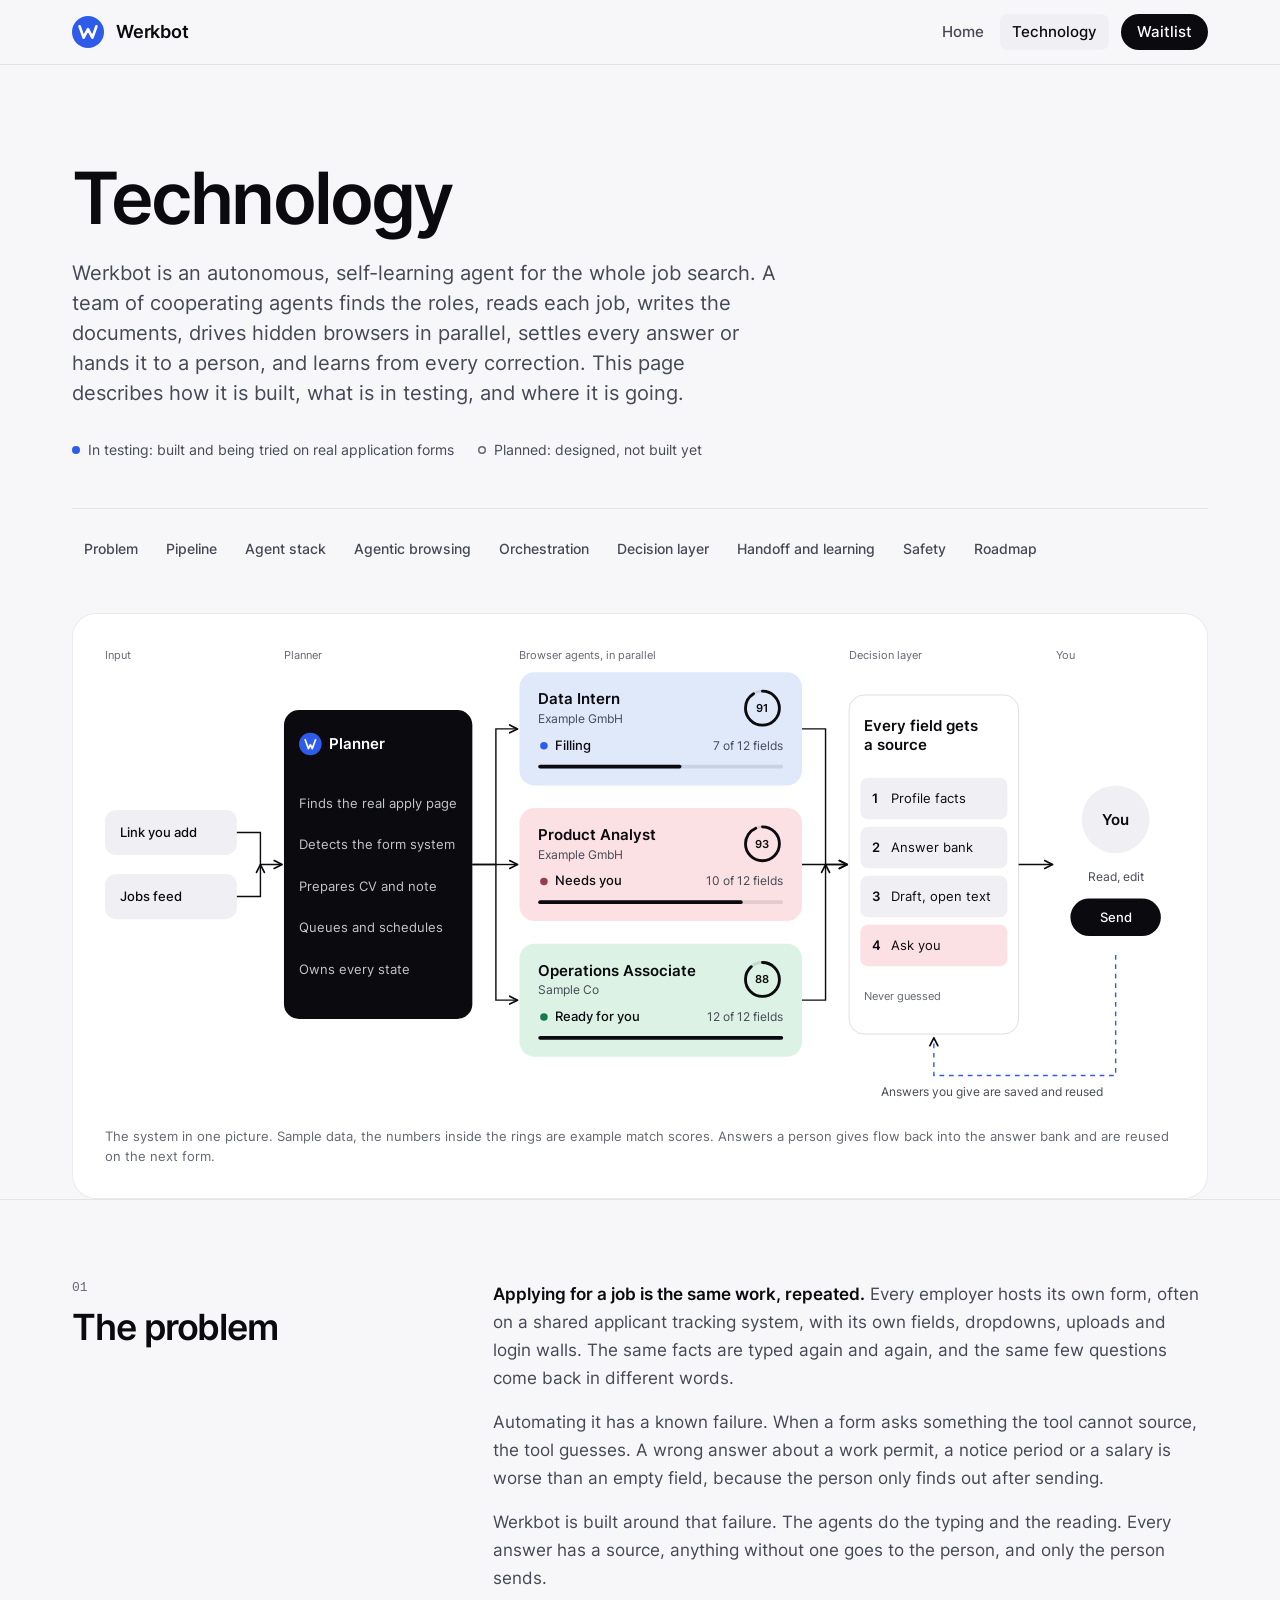
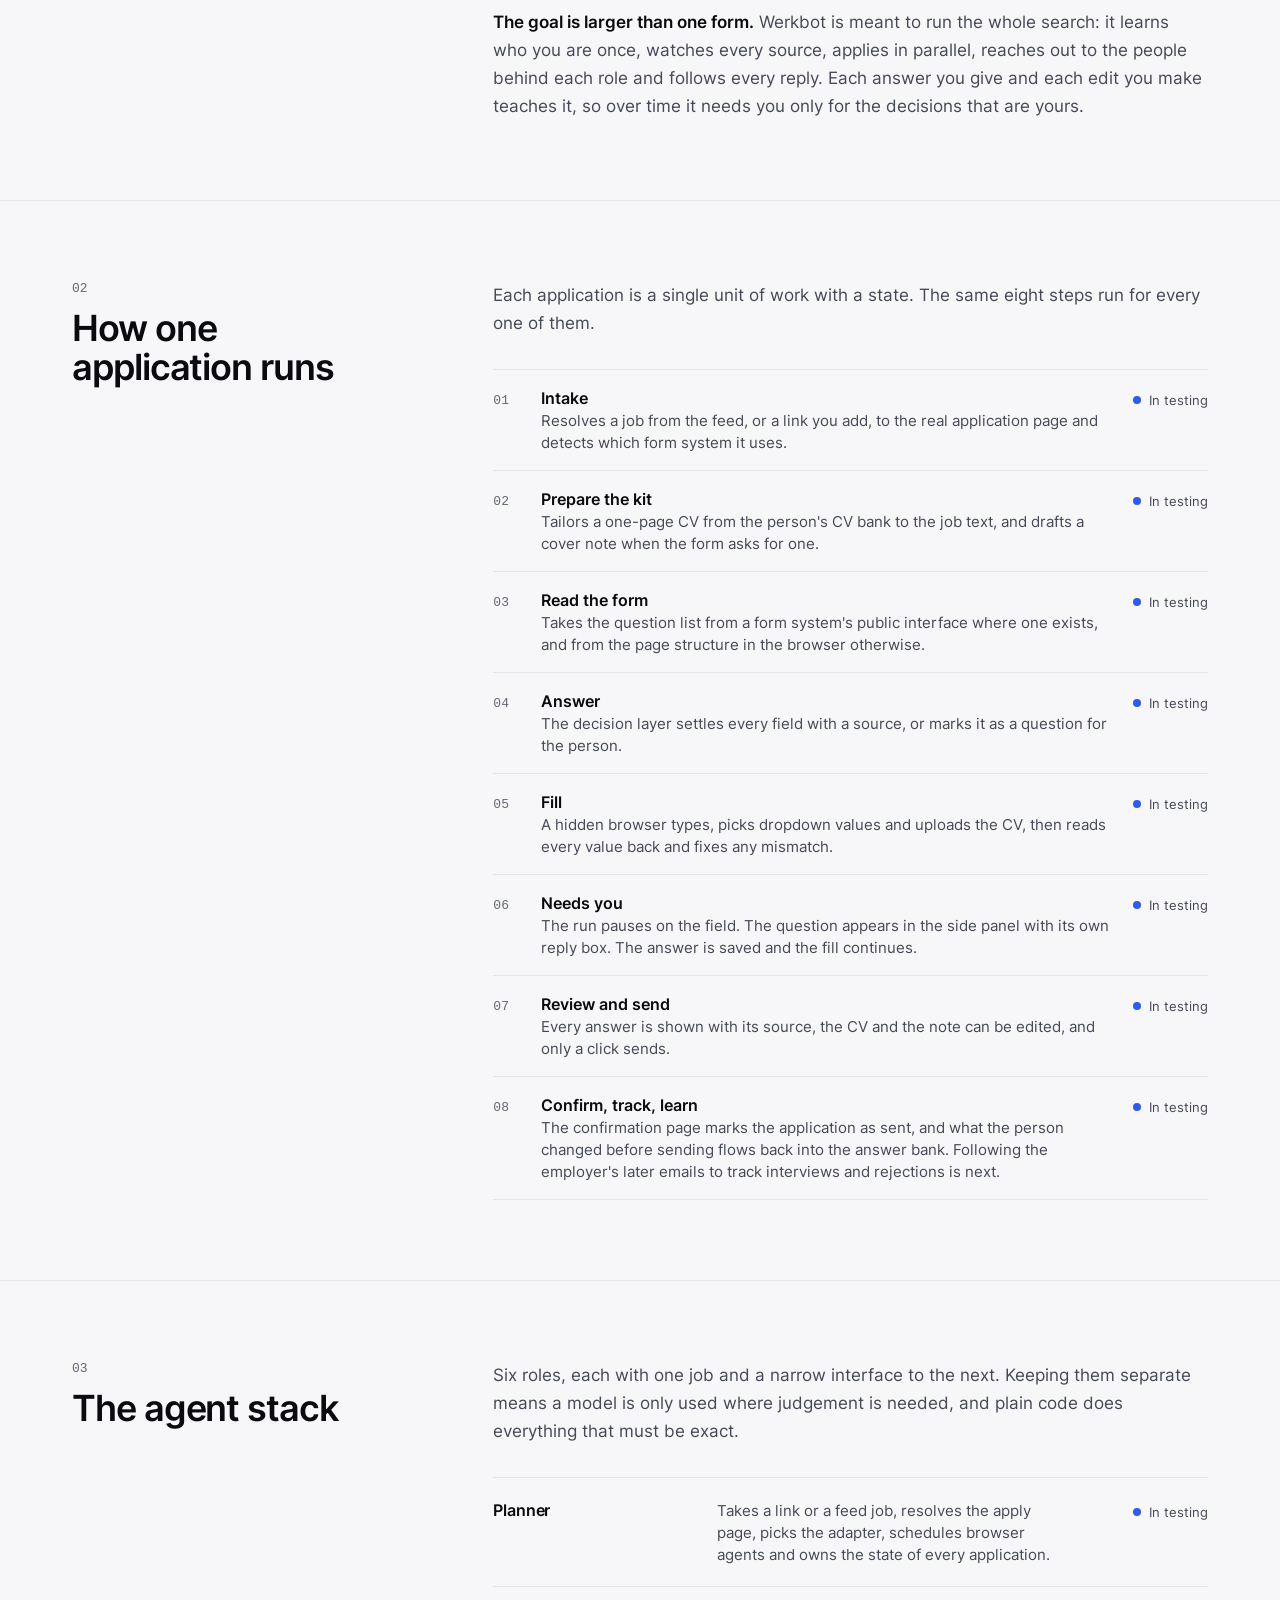
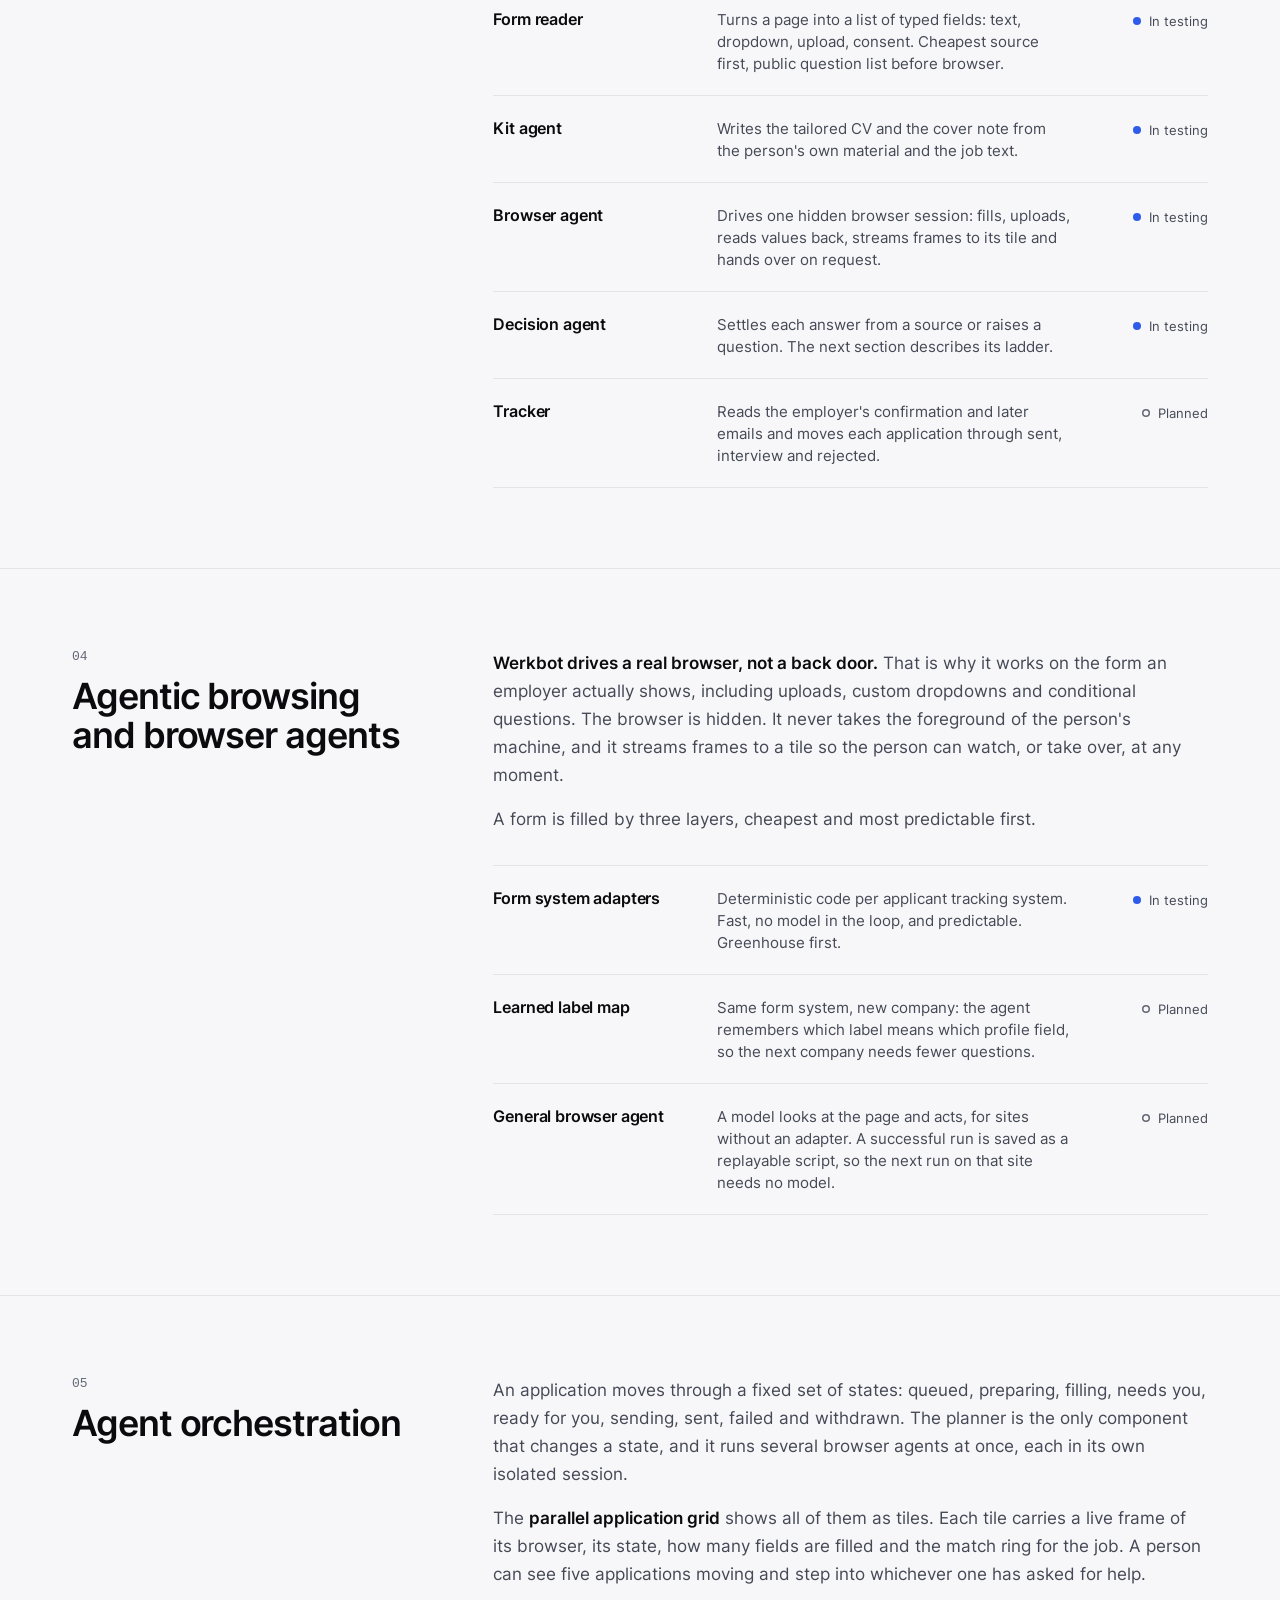
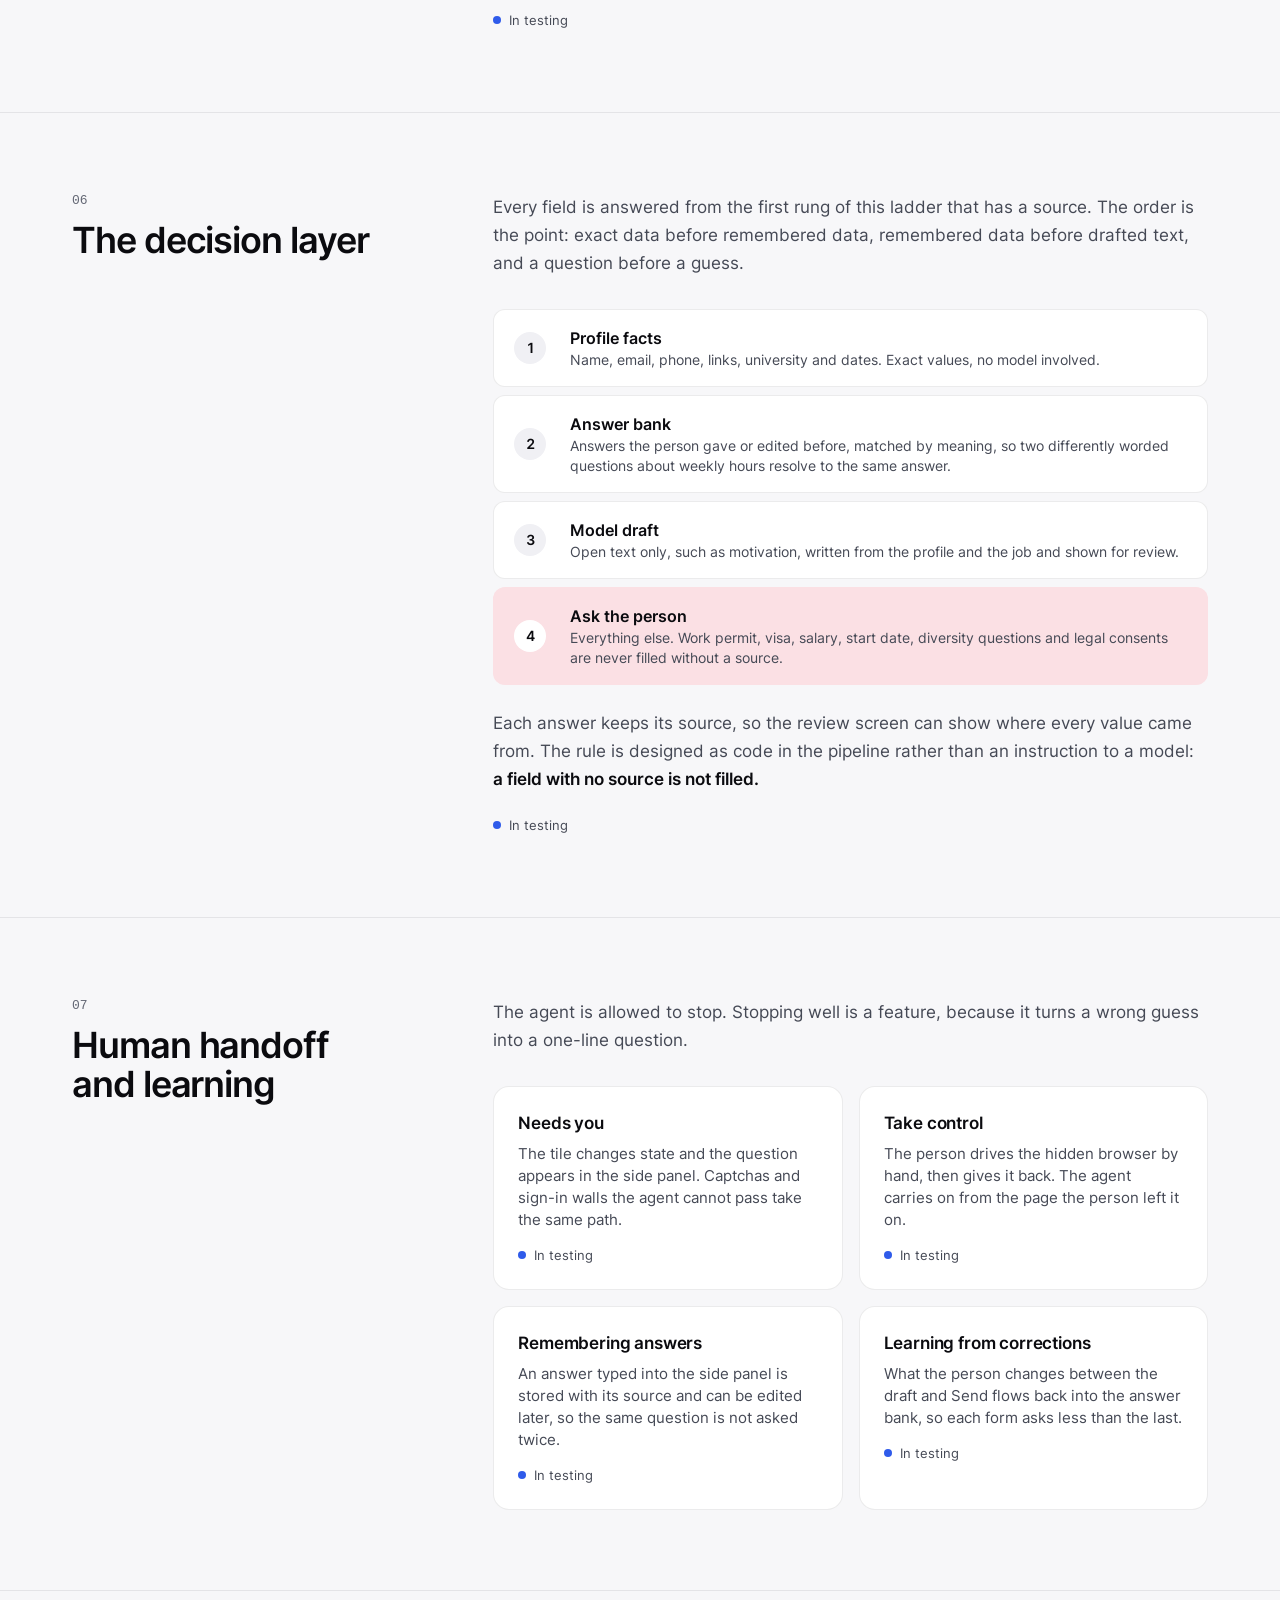
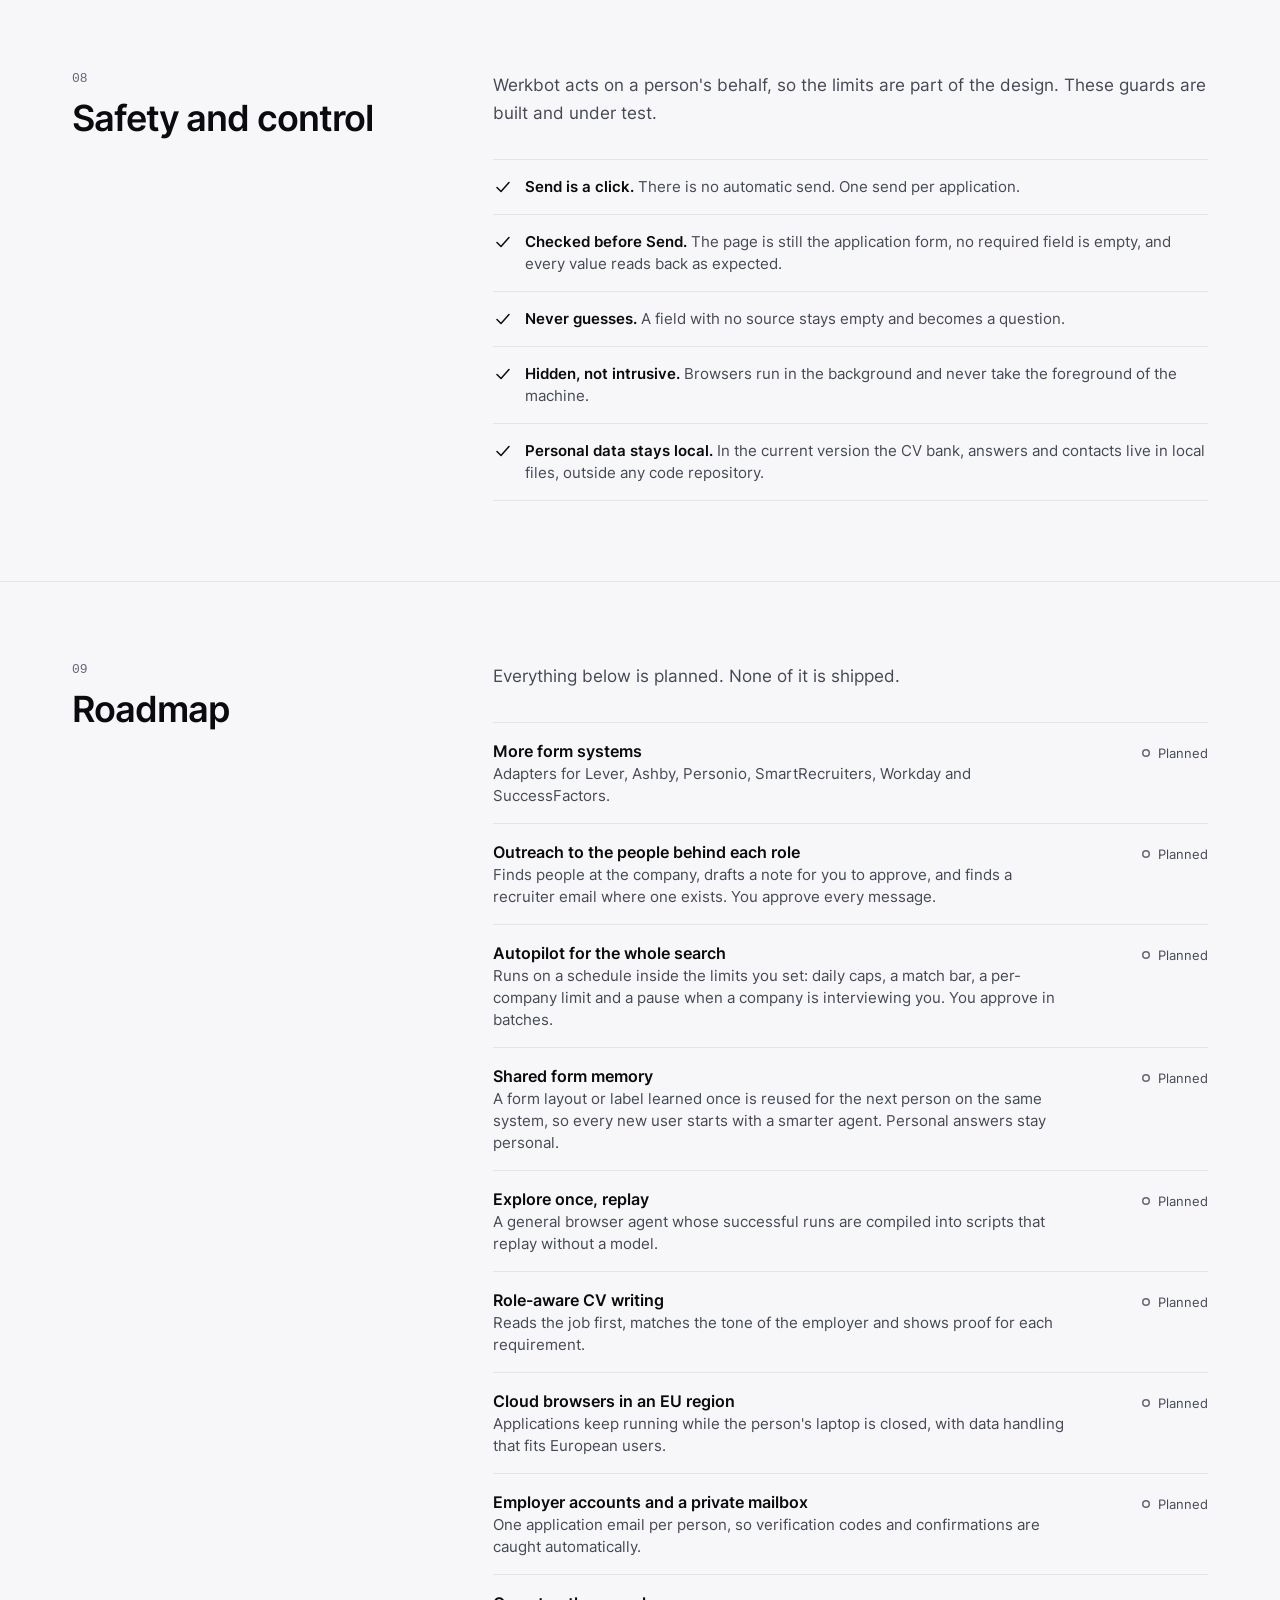
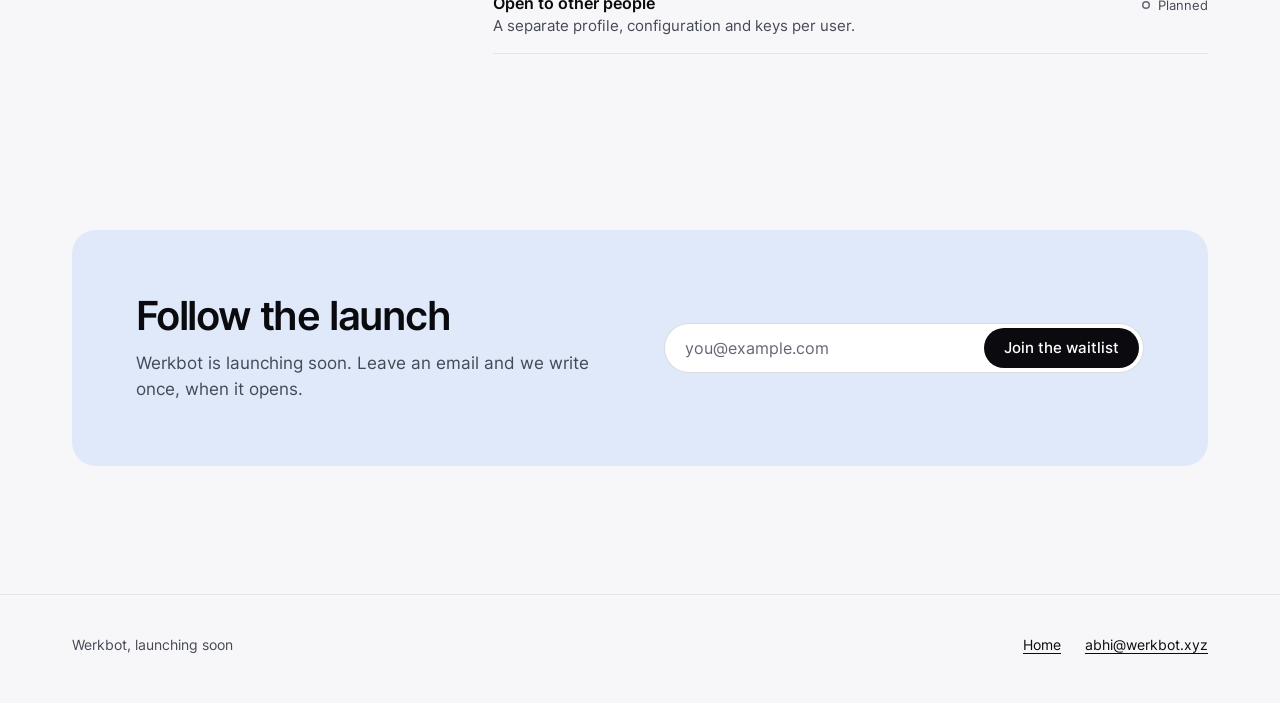
==== commit 94524b8f: "New copy: self-learning job-search agent vision, roadmap, welcome email; restore design" ====
--- a/technology/index.html
+++ b/technology/index.html
@@ -41,7 +41,7 @@
   <div class="thead">
     <div class="wrap">
       <h1>Technology</h1>
-      <p class="lead">Werkbot is a small system of cooperating agents. One reads the job, one prepares the documents, several drive hidden browsers in parallel, and a decision layer settles every answer or hands it to a person. This page describes how it is built and what is still planned.</p>
+      <p class="lead">Werkbot is an autonomous, self-learning agent for the whole job search. A team of cooperating agents finds the roles, reads each job, writes the documents, drives hidden browsers in parallel, settles every answer or hands it to a person, and learns from every correction. This page describes how it is built, what is in testing, and where it is going.</p>
       <div class="legend">
         <span><i class="dot"></i>In testing: built and being tried on real application forms</span>
         <span><i class="dot hollow"></i>Planned: designed, not built yet</span>
@@ -63,7 +63,7 @@
   <div class="wrap">
     <figure class="dia" id="orchestration" aria-labelledby="dia-cap">
       <!-- desktop -->
-      <svg class="h" viewBox="0 0 1136 492" role="img" aria-label="Orchestration diagram. A pasted link or a feed job enters the planner. The planner starts several browser agents in parallel. Each agent reports to a decision layer that answers from profile facts, the answer bank or a draft, or asks the person. The person reviews and presses Send. Answers the person gives are saved and reused.">
+      <svg class="h" viewBox="0 0 1136 492" role="img" aria-label="Orchestration diagram. A job from the feed, or a link you add, enters the planner. The planner starts several browser agents in parallel. Each agent reports to a decision layer that answers from profile facts, the answer bank or a draft, or asks the person. The person reviews and presses Send. Answers the person gives are saved and reused.">
         <defs>
           <marker id="ah" viewBox="0 0 10 10" refX="8" refY="5" markerWidth="8" markerHeight="8" orient="auto"><path d="M1 1.5 L8 5 L1 8.5" fill="none" stroke="#0b0b0f" stroke-width="1.5" stroke-linecap="round" stroke-linejoin="round"/></marker>
         </defs>
@@ -77,7 +77,7 @@
         <g transform="translate(0 28)">
           <!-- input -->
           <rect x="0" y="146" width="140" height="48" rx="12" fill="#f0f0f4"/>
-          <text x="16" y="175" font-size="14" font-weight="500" fill="#0b0b0f">Pasted link</text>
+          <text x="16" y="175" font-size="14" font-weight="500" fill="#0b0b0f">Link you add</text>
           <rect x="0" y="214" width="140" height="48" rx="12" fill="#f0f0f4"/>
           <text x="16" y="243" font-size="14" font-weight="500" fill="#0b0b0f">Jobs feed</text>
           <g fill="none" stroke="#0b0b0f" stroke-width="1.5" marker-end="url(#ah)">
@@ -166,12 +166,12 @@
       </svg>
 
       <!-- phone -->
-      <svg class="v" viewBox="0 0 360 920" role="img" aria-label="Orchestration diagram, vertical. A pasted link or a feed job enters the planner. The planner runs several browser agents in parallel. A decision layer answers each field from a source or asks the person. The person reads, edits and presses Send. Answers you give are saved and reused.">
+      <svg class="v" viewBox="0 0 360 920" role="img" aria-label="Orchestration diagram, vertical. A job from the feed, or a link you add, enters the planner. The planner runs several browser agents in parallel. A decision layer answers each field from a source or asks the person. The person reads, edits and presses Send. Answers you give are saved and reused.">
         <defs>
           <marker id="ah2" viewBox="0 0 10 10" refX="8" refY="5" markerWidth="8" markerHeight="8" orient="auto"><path d="M1 1.5 L8 5 L1 8.5" fill="none" stroke="#0b0b0f" stroke-width="1.5" stroke-linecap="round" stroke-linejoin="round"/></marker>
         </defs>
         <text x="0" y="12" font-size="12" fill="#636774">Input</text>
-        <rect x="0" y="24" width="170" height="44" rx="12" fill="#f0f0f4"/><text x="16" y="52" font-size="14" font-weight="500" fill="#0b0b0f">Pasted link</text>
+        <rect x="0" y="24" width="170" height="44" rx="12" fill="#f0f0f4"/><text x="16" y="52" font-size="14" font-weight="500" fill="#0b0b0f">Link you add</text>
         <rect x="190" y="24" width="170" height="44" rx="12" fill="#f0f0f4"/><text x="206" y="52" font-size="14" font-weight="500" fill="#0b0b0f">Jobs feed</text>
         <g fill="none" stroke="#0b0b0f" stroke-width="1.5" marker-end="url(#ah2)">
           <path d="M85 68 V84 H180 V100"/><path d="M275 68 V84 H180"/>
@@ -238,6 +238,7 @@
         <p><strong>Applying for a job is the same work, repeated.</strong> Every employer hosts its own form, often on a shared applicant tracking system, with its own fields, dropdowns, uploads and login walls. The same facts are typed again and again, and the same few questions come back in different words.</p>
         <p>Automating it has a known failure. When a form asks something the tool cannot source, the tool guesses. A wrong answer about a work permit, a notice period or a salary is worse than an empty field, because the person only finds out after sending.</p>
         <p>Werkbot is built around that failure. The agents do the typing and the reading. Every answer has a source, anything without one goes to the person, and only the person sends.</p>
+        <p><strong>The goal is larger than one form.</strong> Werkbot is meant to run the whole search: it learns who you are once, watches every source, applies in parallel, reaches out to the people behind each role and follows every reply. Each answer you give and each edit you make teaches it, so over time it needs you only for the decisions that are yours.</p>
       </div>
     </div>
   </section>
@@ -248,14 +249,14 @@
       <div class="prose">
         <p>Each application is a single unit of work with a state. The same eight steps run for every one of them.</p>
         <ol class="pipe">
-          <li><div><b>Intake</b><span class="d">Resolves a pasted link or a feed job to the real application page and detects which form system it uses.</span></div><span class="tag"><i class="dot"></i>In testing</span></li>
+          <li><div><b>Intake</b><span class="d">Resolves a job from the feed, or a link you add, to the real application page and detects which form system it uses.</span></div><span class="tag"><i class="dot"></i>In testing</span></li>
           <li><div><b>Prepare the kit</b><span class="d">Tailors a one-page CV from the person's CV bank to the job text, and drafts a cover note when the form asks for one.</span></div><span class="tag"><i class="dot"></i>In testing</span></li>
           <li><div><b>Read the form</b><span class="d">Takes the question list from a form system's public interface where one exists, and from the page structure in the browser otherwise.</span></div><span class="tag"><i class="dot"></i>In testing</span></li>
           <li><div><b>Answer</b><span class="d">The decision layer settles every field with a source, or marks it as a question for the person.</span></div><span class="tag"><i class="dot"></i>In testing</span></li>
           <li><div><b>Fill</b><span class="d">A hidden browser types, picks dropdown values and uploads the CV, then reads every value back and fixes any mismatch.</span></div><span class="tag"><i class="dot"></i>In testing</span></li>
           <li><div><b>Needs you</b><span class="d">The run pauses on the field. The question appears in the side panel with its own reply box. The answer is saved and the fill continues.</span></div><span class="tag"><i class="dot"></i>In testing</span></li>
           <li><div><b>Review and send</b><span class="d">Every answer is shown with its source, the CV and the note can be edited, and only a click sends.</span></div><span class="tag"><i class="dot"></i>In testing</span></li>
-          <li><div><b>Confirm, track, learn</b><span class="d">The confirmation page marks the application as sent. Following the employer's later emails, and learning from what the person changed before sending, are planned.</span></div><span class="tag"><i class="dot hollow"></i>Planned</span></li>
+          <li><div><b>Confirm, track, learn</b><span class="d">The confirmation page marks the application as sent, and what the person changed before sending flows back into the answer bank. Following the employer's later emails to track interviews and rejections is next.</span></div><span class="tag"><i class="dot"></i>In testing</span></li>
         </ol>
       </div>
     </div>
@@ -330,7 +331,7 @@
           <div class="mini"><h3>Needs you</h3><p>The tile changes state and the question appears in the side panel. Captchas and sign-in walls the agent cannot pass take the same path.</p><span class="tag"><i class="dot"></i>In testing</span></div>
           <div class="mini"><h3>Take control</h3><p>The person drives the hidden browser by hand, then gives it back. The agent carries on from the page the person left it on.</p><span class="tag"><i class="dot"></i>In testing</span></div>
           <div class="mini"><h3>Remembering answers</h3><p>An answer typed into the side panel is stored with its source and can be edited later, so the same question is not asked twice.</p><span class="tag"><i class="dot"></i>In testing</span></div>
-          <div class="mini"><h3>Learning from corrections</h3><p>What the person changes between the draft and Send flows back into the answer bank, so each form asks less than the last.</p><span class="tag"><i class="dot hollow"></i>Planned</span></div>
+          <div class="mini"><h3>Learning from corrections</h3><p>What the person changes between the draft and Send flows back into the answer bank, so each form asks less than the last.</p><span class="tag"><i class="dot"></i>In testing</span></div>
         </div>
       </div>
     </div>
@@ -358,8 +359,10 @@
       <div class="prose">
         <p>Everything below is planned. None of it is shipped.</p>
         <ul class="road">
-          <li><div><b>More form systems</b><span class="d">Adapters for Lever, Ashby, Personio and SmartRecruiters.</span></div><span class="tag"><i class="dot hollow"></i>Planned</span></li>
-          <li><div><b>Multi-page forms and richer inputs</b><span class="d">Radio buttons, dates, multi-select and yes or no groups, and forms that span several pages.</span></div><span class="tag"><i class="dot hollow"></i>Planned</span></li>
+          <li><div><b>More form systems</b><span class="d">Adapters for Lever, Ashby, Personio, SmartRecruiters, Workday and SuccessFactors.</span></div><span class="tag"><i class="dot hollow"></i>Planned</span></li>
+          <li><div><b>Outreach to the people behind each role</b><span class="d">Finds people at the company, drafts a note for you to approve, and finds a recruiter email where one exists. You approve every message.</span></div><span class="tag"><i class="dot hollow"></i>Planned</span></li>
+          <li><div><b>Autopilot for the whole search</b><span class="d">Runs on a schedule inside the limits you set: daily caps, a match bar, a per-company limit and a pause when a company is interviewing you. You approve in batches.</span></div><span class="tag"><i class="dot hollow"></i>Planned</span></li>
+          <li><div><b>Shared form memory</b><span class="d">A form layout or label learned once is reused for the next person on the same system, so every new user starts with a smarter agent. Personal answers stay personal.</span></div><span class="tag"><i class="dot hollow"></i>Planned</span></li>
           <li><div><b>Explore once, replay</b><span class="d">A general browser agent whose successful runs are compiled into scripts that replay without a model.</span></div><span class="tag"><i class="dot hollow"></i>Planned</span></li>
           <li><div><b>Role-aware CV writing</b><span class="d">Reads the job first, matches the tone of the employer and shows proof for each requirement.</span></div><span class="tag"><i class="dot hollow"></i>Planned</span></li>
           <li><div><b>Cloud browsers in an EU region</b><span class="d">Applications keep running while the person's laptop is closed, with data handling that fits European users.</span></div><span class="tag"><i class="dot hollow"></i>Planned</span></li>
--- a/styles.css
+++ b/styles.css
@@ -127,12 +127,12 @@
 h2{font-size:40px;line-height:1.1;font-weight:600;letter-spacing:-.03em}
 h3{font-size:20px;line-height:28px;font-weight:600;letter-spacing:-.01em}
 .lead{font-size:20px;line-height:30px;color:var(--ink-2)}
-.steps{display:grid;grid-template-columns:repeat(3,minmax(0,1fr));gap:16px;margin-top:48px}
+.steps{display:grid;grid-template-columns:repeat(2,minmax(0,1fr));gap:16px;margin-top:48px}
 .step{border-radius:16px;padding:24px;min-height:208px;display:flex;flex-direction:column}
 .step .n{font-family:var(--mono);font-size:13px;line-height:16px;color:var(--ink-2);margin-bottom:0}
 .step h3{font-size:24px;line-height:28px;letter-spacing:-.02em;margin:48px 0 8px}
 .step p{font-size:15px;line-height:22px;color:var(--ink-2)}
-.step.y{background:var(--yellow)}.step.b{background:var(--blue)}.step.g{background:var(--green)}
+.step.y{background:var(--yellow)}.step.b{background:var(--blue)}.step.g{background:var(--green)}.step.p{background:var(--pink)}
 
 .rule{background:var(--ink);color:#fff;border-radius:24px;padding:64px;display:grid;grid-template-columns:minmax(0,7fr) minmax(0,3fr);gap:48px;align-items:end}
 .rule h2{font-size:44px;max-width:20ch}
